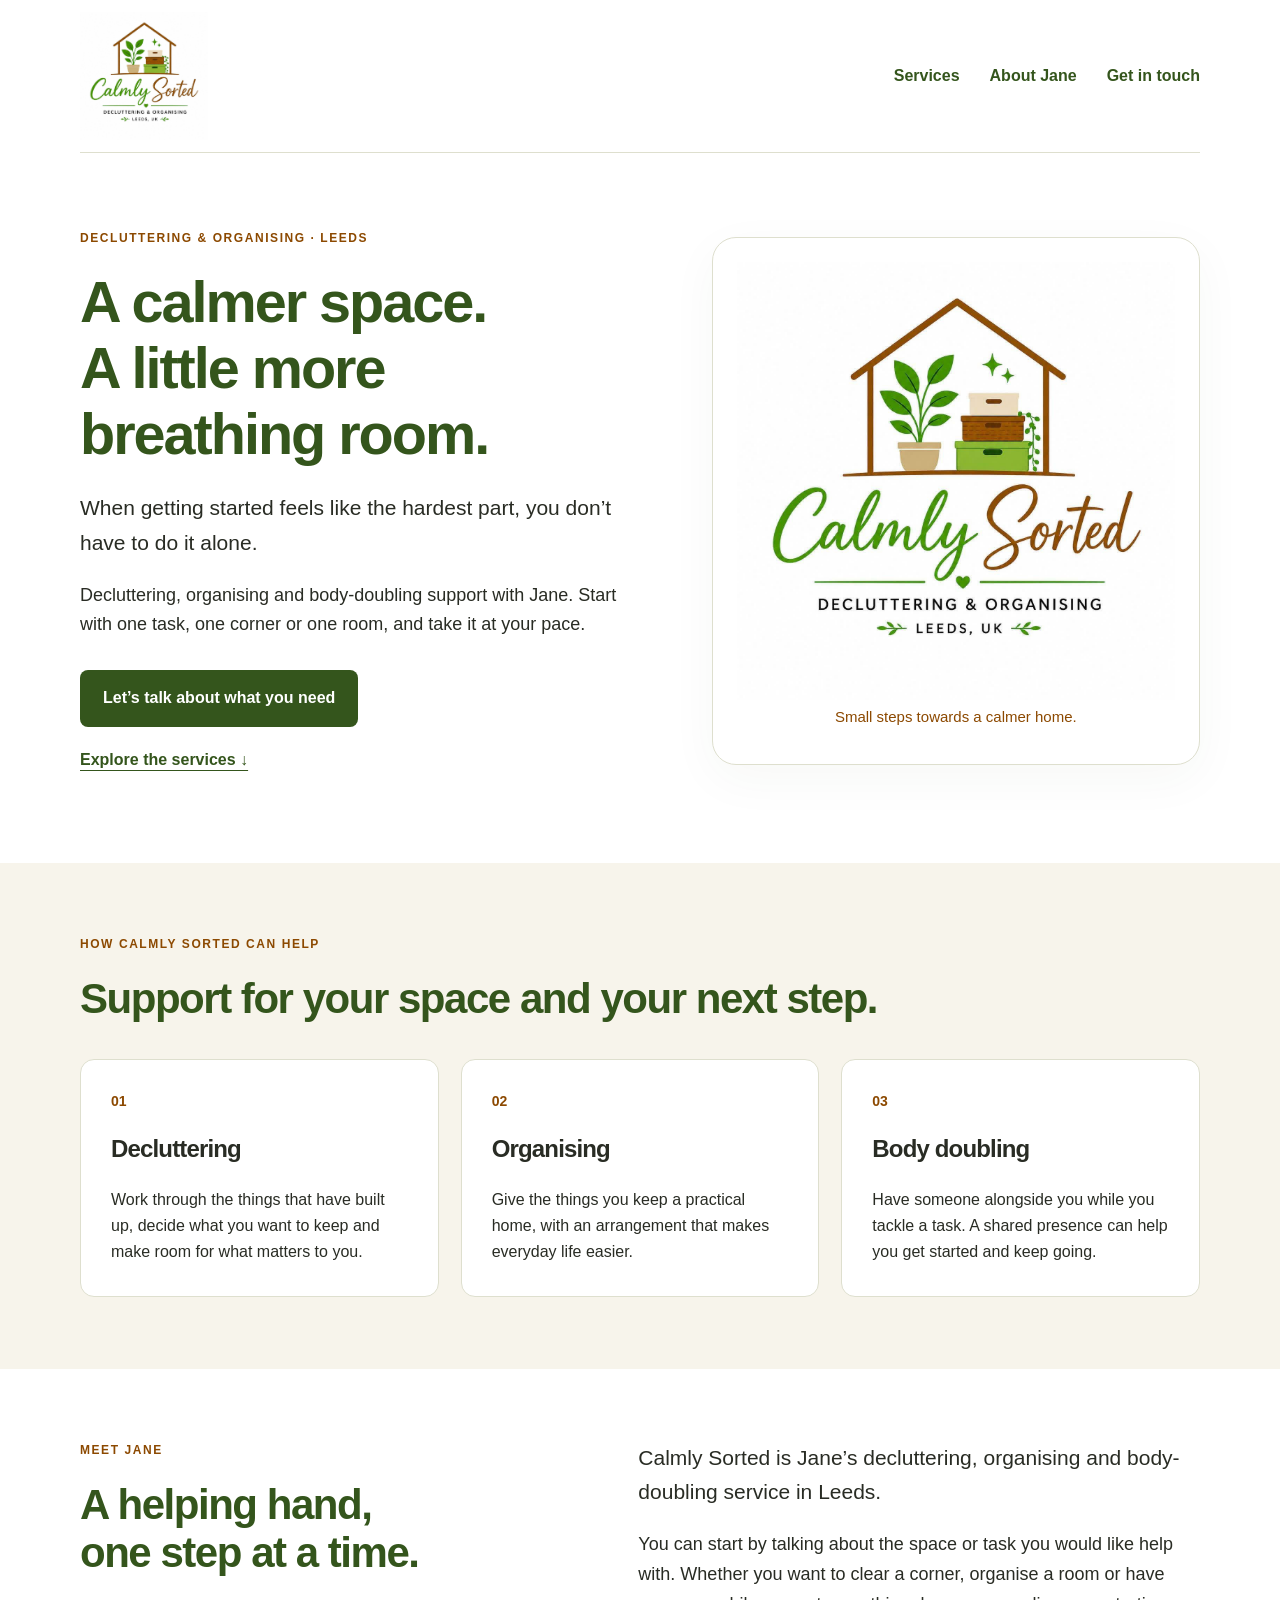
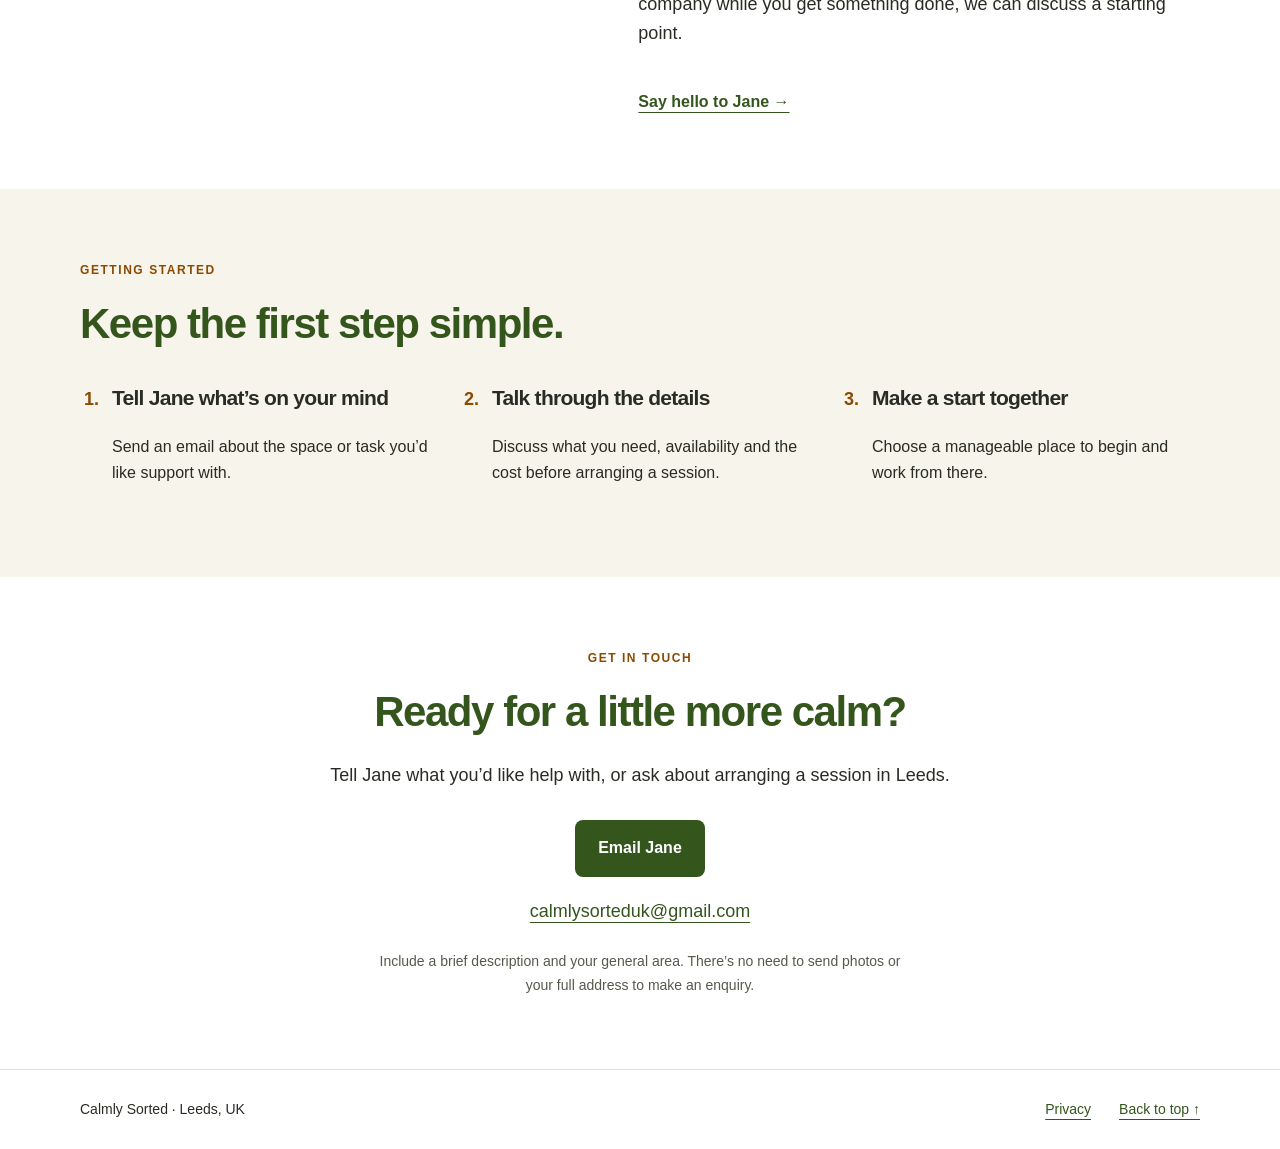
==== index.html @ cc128ec1 "Build Calmly Sorted website with official logo and accessible responsive layout" ====
<!doctype html>
<html lang="en-GB">
<head>
  <meta charset="utf-8">
  <meta name="viewport" content="width=device-width, initial-scale=1">
  <meta name="description" content="Calmly Sorted offers decluttering, organising and body-doubling support in Leeds. Take the first step towards a calmer space with Jane.">
  <title>Calmly Sorted | Decluttering &amp; organising in Leeds</title>
  <link rel="stylesheet" href="styles.css">
</head>
<body>
  <a class="skip" href="#main">Skip to content</a>
  <header class="wrap header">
    <a class="brand" href="#home" aria-label="Calmly Sorted home"><img src="assets/calmly-sorted-logo.png" alt="Calmly Sorted — decluttering and organising, Leeds UK" width="1254" height="1254"></a>
    <nav aria-label="Main navigation"><a href="#services">Services</a><a href="#about">About Jane</a><a href="#contact">Get in touch</a></nav>
  </header>
  <main id="main">
    <section class="wrap hero" id="home">
      <div><p class="eyebrow">Decluttering &amp; organising · Leeds</p><h1>A calmer space.<br>A little more breathing room.</h1><p class="lead">When getting started feels like the hardest part, you don’t have to do it alone.</p><p>Decluttering, organising and body-doubling support with Jane. Start with one task, one corner or one room, and take it at your pace.</p><a class="button" href="#contact">Let’s talk about what you need</a><a class="text-link" href="#services">Explore the services ↓</a></div>
      <div class="logo-card"><img src="assets/calmly-sorted-logo.png" alt="" width="1254" height="1254"><p>Small steps towards a calmer home.</p></div>
    </section>
    <section class="tinted" id="services"><div class="wrap section"><p class="eyebrow">How Calmly Sorted can help</p><h2>Support for your space and your next step.</h2><div class="cards">
      <article><span class="number" aria-hidden="true">01</span><h3>Decluttering</h3><p>Work through the things that have built up, decide what you want to keep and make room for what matters to you.</p></article>
      <article><span class="number" aria-hidden="true">02</span><h3>Organising</h3><p>Give the things you keep a practical home, with an arrangement that makes everyday life easier.</p></article>
      <article><span class="number" aria-hidden="true">03</span><h3>Body doubling</h3><p>Have someone alongside you while you tackle a task. A shared presence can help you get started and keep going.</p></article>
    </div></div></section>
    <section class="wrap section about" id="about"><div><p class="eyebrow">Meet Jane</p><h2>A helping hand,<br>one step at a time.</h2></div><div><p class="lead">Calmly Sorted is Jane’s decluttering, organising and body-doubling service in Leeds.</p><p>You can start by talking about the space or task you would like help with. Whether you want to clear a corner, organise a room or have company while you get something done, we can discuss a starting point.</p><a class="text-link" href="#contact">Say hello to Jane →</a></div></section>
    <section class="tinted"><div class="wrap section"><p class="eyebrow">Getting started</p><h2>Keep the first step simple.</h2><ol class="steps"><li><h3>Tell Jane what’s on your mind</h3><p>Send an email about the space or task you’d like support with.</p></li><li><h3>Talk through the details</h3><p>Discuss what you need, availability and the cost before arranging a session.</p></li><li><h3>Make a start together</h3><p>Choose a manageable place to begin and work from there.</p></li></ol></div></section>
    <section class="wrap section contact" id="contact"><p class="eyebrow">Get in touch</p><h2>Ready for a little more calm?</h2><p>Tell Jane what you’d like help with, or ask about arranging a session in Leeds.</p><a class="button" href="mailto:calmlysorteduk@gmail.com">Email Jane</a><a class="email" href="mailto:calmlysorteduk@gmail.com">calmlysorteduk@gmail.com</a><p class="small">Include a brief description and your general area. There’s no need to send photos or your full address to make an enquiry.</p></section>
  </main>
  <footer><div class="wrap footer"><p>Calmly Sorted · Leeds, UK</p><a href="privacy.html">Privacy</a><a href="#home">Back to top ↑</a></div></footer>
</body>
</html>
---- styles.css ----
:root{--green:#8cb631;--deep-green:#34551c;--brown:#8c4900;--ink:#292c24;--cream:#f7f4eb;--line:#dedfce}*{box-sizing:border-box}html{scroll-padding-top:2rem}body{margin:0;color:var(--ink);background:white;font-family:Arial,Helvetica,sans-serif;font-size:18px;line-height:1.65}a{color:var(--deep-green);text-underline-offset:5px}a:hover{color:var(--brown)}a:focus-visible{outline:3px solid var(--brown);outline-offset:5px}.wrap{width:min(1120px,calc(100% - 48px));margin:auto}.header{display:flex;justify-content:space-between;align-items:center;border-bottom:1px solid var(--line);padding:12px 0;gap:24px}.brand img{display:block;width:128px;height:128px;object-fit:contain}nav{display:flex;gap:30px;flex-wrap:wrap}nav a{text-decoration:none;font-size:16px;font-weight:bold}.hero{display:grid;grid-template-columns:1.15fr 1fr;gap:70px;align-items:center;padding-block:76px 90px}.eyebrow{text-transform:uppercase;letter-spacing:.13em;font-size:12px;font-weight:bold;color:var(--brown);margin:0 0 20px}h1,h2,h3{line-height:1.15;letter-spacing:-.035em;margin:0 0 24px}h1{font-size:clamp(38px,4.5vw,60px);font-weight:600;color:var(--deep-green)}h2{font-size:clamp(30px,3.5vw,42px);font-weight:600;color:var(--deep-green)}h3{font-size:24px;font-weight:600}p{margin:0 0 20px}.lead{font-size:21px}.button{display:inline-block;background:var(--deep-green);color:white;text-decoration:none;border-radius:8px;padding:15px 23px;font-size:16px;font-weight:bold;margin-top:10px}.button:hover{background:var(--brown);color:white}.text-link{display:inline-block;font-size:16px;font-weight:bold;margin-top:20px}.hero .text-link{display:block;width:fit-content}.logo-card{background:white;border:1px solid var(--line);border-radius:24px;padding:24px;text-align:center;box-shadow:0 14px 50px #34551c0a}.logo-card img{width:100%;height:auto;display:block}.logo-card p{font-size:15px;color:var(--brown);margin:5px 0 10px}.tinted{background:var(--cream)}.section{padding-block:72px}.cards{display:grid;grid-template-columns:repeat(3,1fr);gap:22px;margin-top:36px}.cards article{background:white;border:1px solid var(--line);padding:30px;border-radius:14px}.cards p{font-size:16px;margin:0}.number{display:block;color:var(--brown);font-size:14px;font-weight:bold;margin-bottom:22px}.about{display:grid;grid-template-columns:1fr 1.15fr;gap:70px}.steps{display:grid;grid-template-columns:repeat(3,1fr);gap:44px;padding-left:24px;margin-top:36px}.steps li{padding-left:8px}.steps li::marker{color:var(--brown);font-weight:bold}.steps h3{font-size:21px}.steps p{font-size:16px;margin:0}.contact{text-align:center;max-width:740px}.email{display:block;margin:20px 0;overflow-wrap:anywhere}.small{font-size:14px;color:#555a4d;max-width:550px;margin:24px auto 0}footer{border-top:1px solid var(--line)}.footer{display:flex;align-items:center;gap:28px;padding-block:28px;font-size:14px}.footer p{margin:0;margin-right:auto}.skip{position:absolute;top:-100px;left:20px;background:white;padding:12px;z-index:10}.skip:focus{top:12px}.prose{max-width:760px}.prose h2{font-size:26px;margin-top:36px}@media(max-width:740px){.wrap{width:calc(100% - 36px)}.header{gap:14px}.brand img{width:92px;height:92px}nav{gap:12px 18px;justify-content:flex-end}nav a{font-size:14px}.hero{grid-template-columns:1fr;gap:36px;padding-block:42px 48px}.logo-card{max-width:420px;margin:auto;padding:14px}.section{padding-block:48px}.cards,.about,.steps{grid-template-columns:1fr;gap:24px}.cards article{padding:26px}.steps{gap:28px}.footer{flex-wrap:wrap;gap:16px}.footer p{width:100%}h1{font-size:41px}.button{max-width:100%;text-align:center}}@media(prefers-reduced-motion:reduce){*{scroll-behavior:auto}}
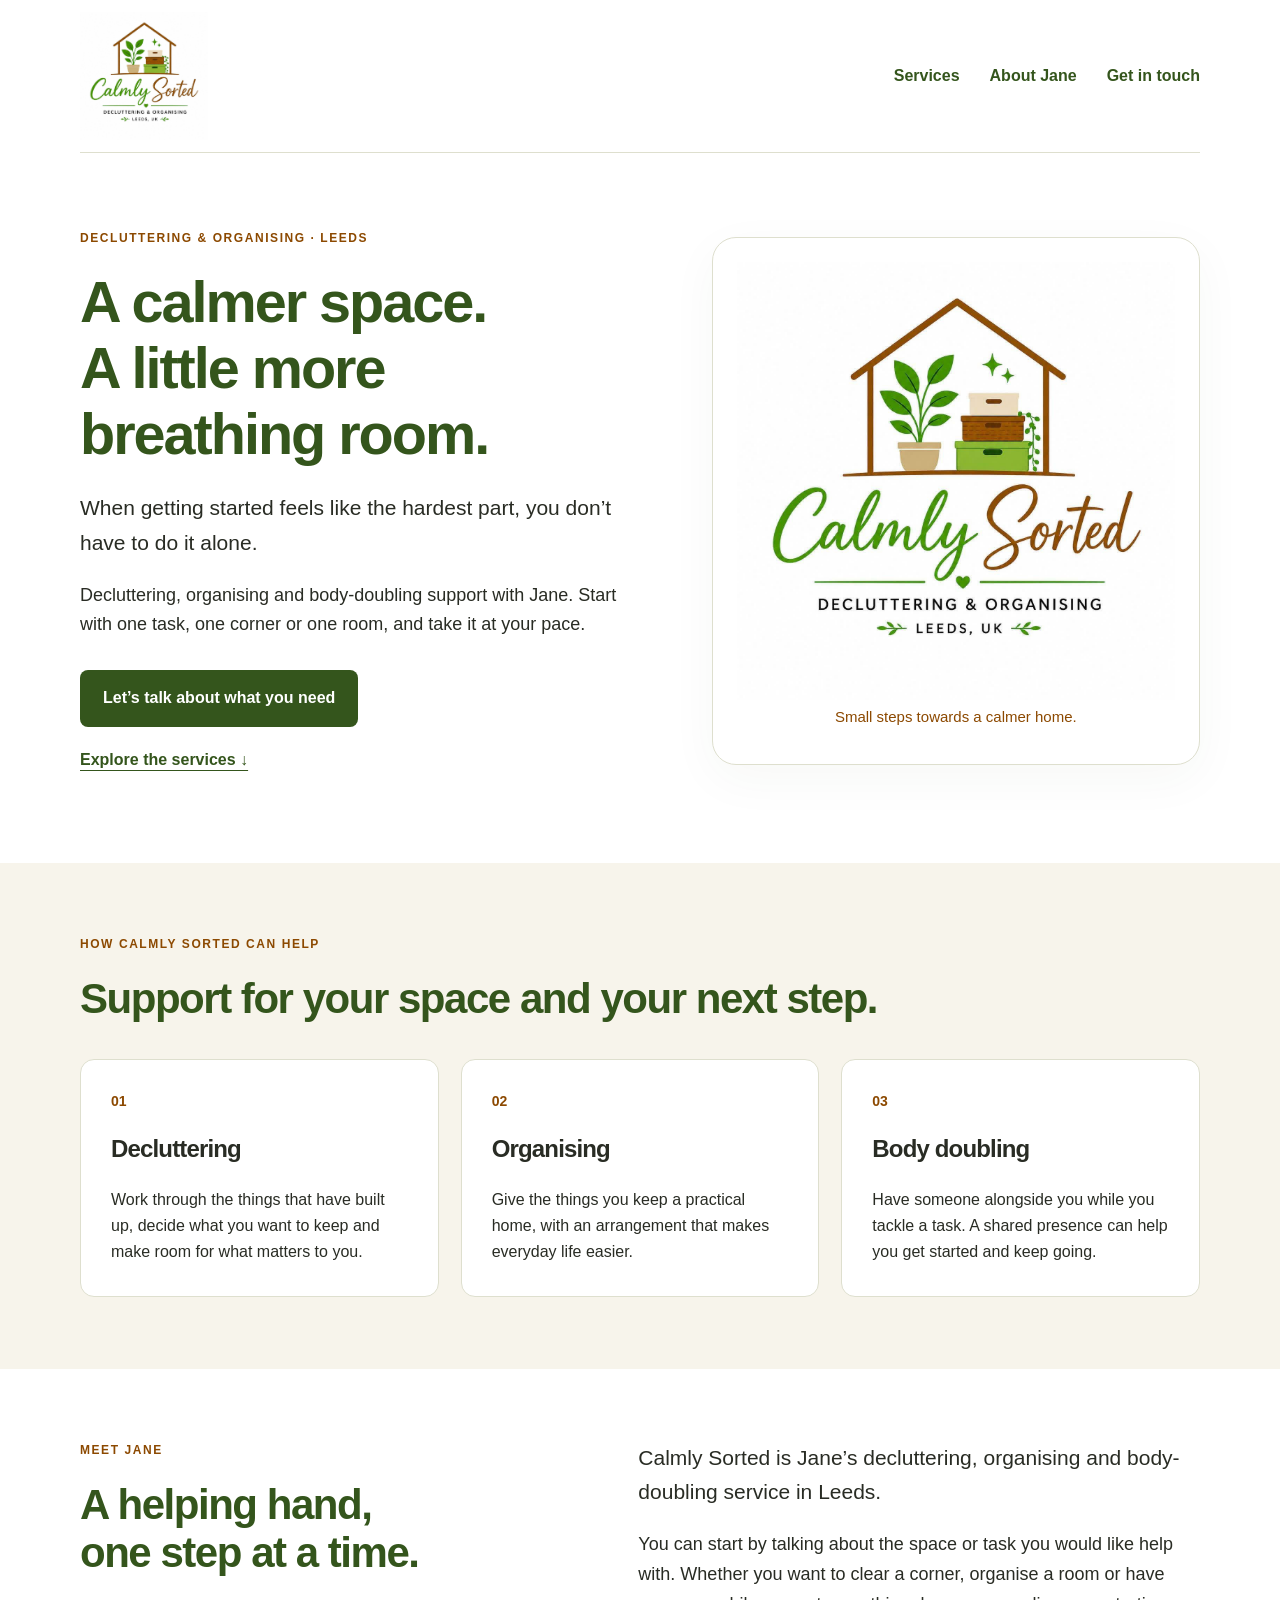
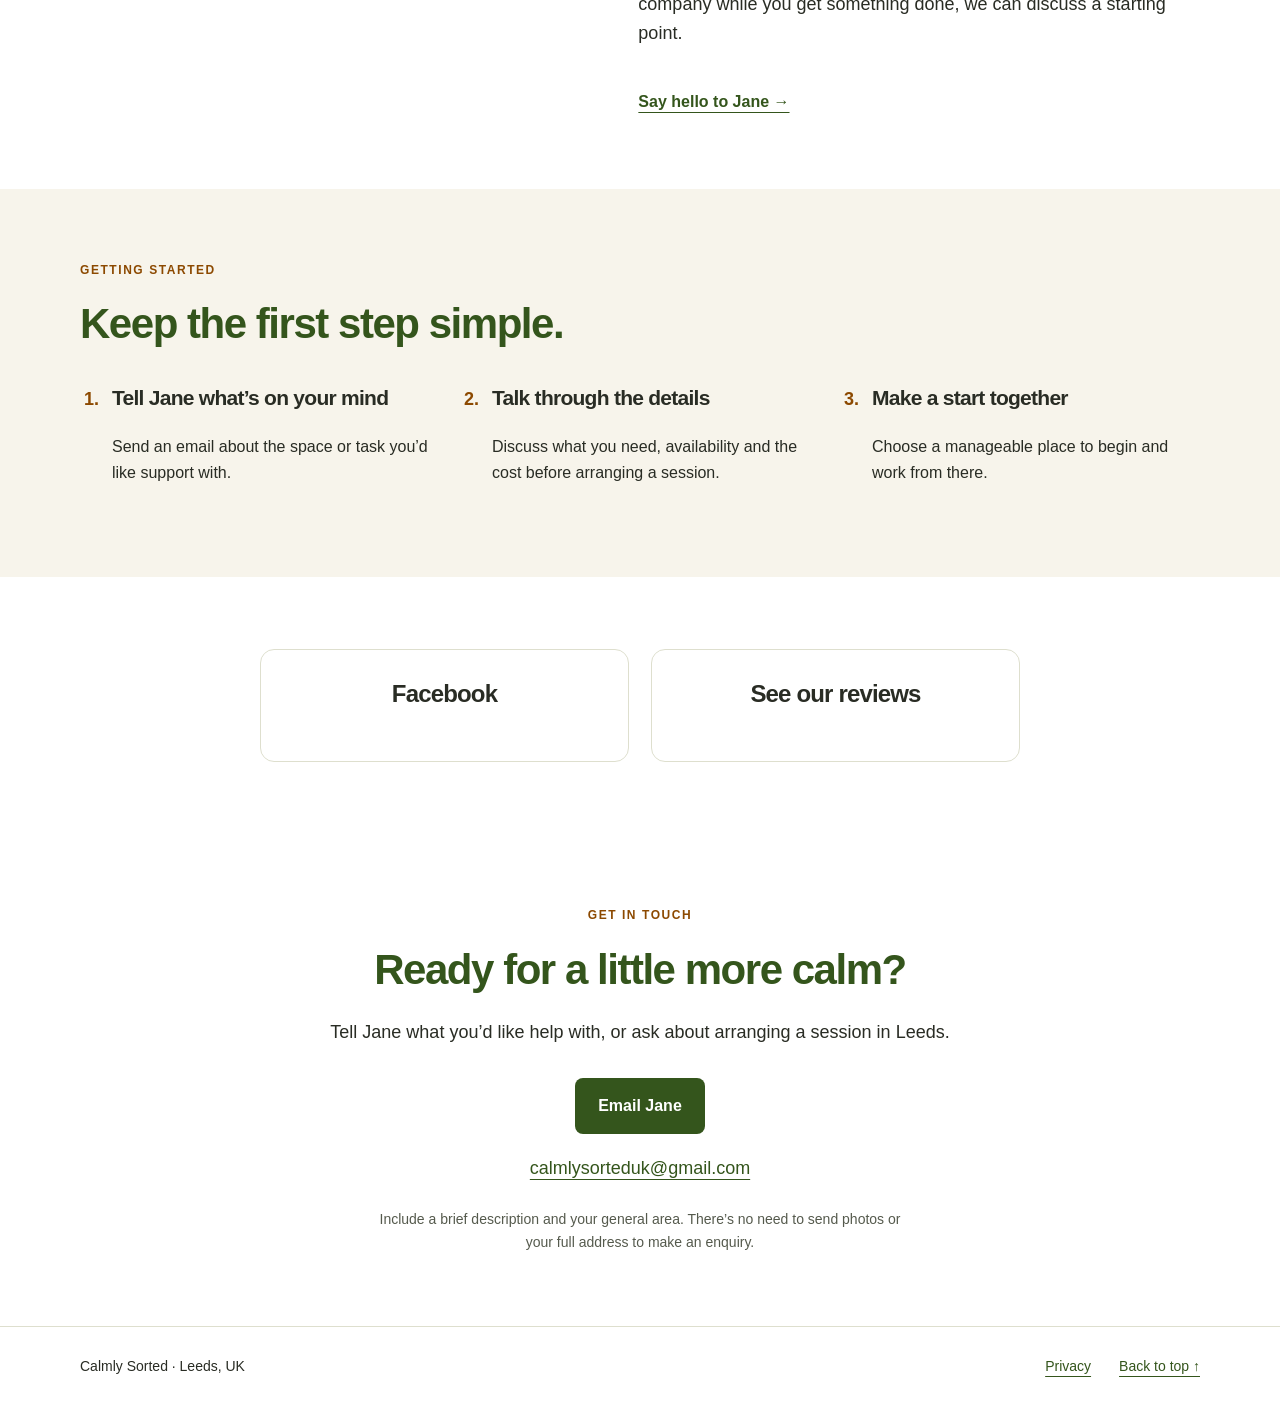
==== commit 46f9360b: "Add Facebook card and unlinked See our reviews box" ====
--- a/index.html
+++ b/index.html
@@ -25,6 +25,7 @@
     </div></div></section>
     <section class="wrap section about" id="about"><div><p class="eyebrow">Meet Jane</p><h2>A helping hand,<br>one step at a time.</h2></div><div><p class="lead">Calmly Sorted is Jane’s decluttering, organising and body-doubling service in Leeds.</p><p>You can start by talking about the space or task you would like help with. Whether you want to clear a corner, organise a room or have company while you get something done, we can discuss a starting point.</p><a class="text-link" href="#contact">Say hello to Jane →</a></div></section>
     <section class="tinted"><div class="wrap section"><p class="eyebrow">Getting started</p><h2>Keep the first step simple.</h2><ol class="steps"><li><h3>Tell Jane what’s on your mind</h3><p>Send an email about the space or task you’d like support with.</p></li><li><h3>Talk through the details</h3><p>Discuss what you need, availability and the cost before arranging a session.</p></li><li><h3>Make a start together</h3><p>Choose a manageable place to begin and work from there.</p></li></ol></div></section>
+    <section class="wrap section" aria-label="Facebook and reviews"><div class="cards" style="grid-template-columns:repeat(auto-fit,minmax(240px,1fr));max-width:760px;margin:0 auto"><article style="text-align:center"><h3>Facebook</h3><!-- Add Jane’s confirmed Facebook page URL here. --></article><article style="text-align:center"><h3 style="margin-bottom:0">See our reviews</h3></article></div></section>
     <section class="wrap section contact" id="contact"><p class="eyebrow">Get in touch</p><h2>Ready for a little more calm?</h2><p>Tell Jane what you’d like help with, or ask about arranging a session in Leeds.</p><a class="button" href="mailto:calmlysorteduk@gmail.com">Email Jane</a><a class="email" href="mailto:calmlysorteduk@gmail.com">calmlysorteduk@gmail.com</a><p class="small">Include a brief description and your general area. There’s no need to send photos or your full address to make an enquiry.</p></section>
   </main>
   <footer><div class="wrap footer"><p>Calmly Sorted · Leeds, UK</p><a href="privacy.html">Privacy</a><a href="#home">Back to top ↑</a></div></footer>
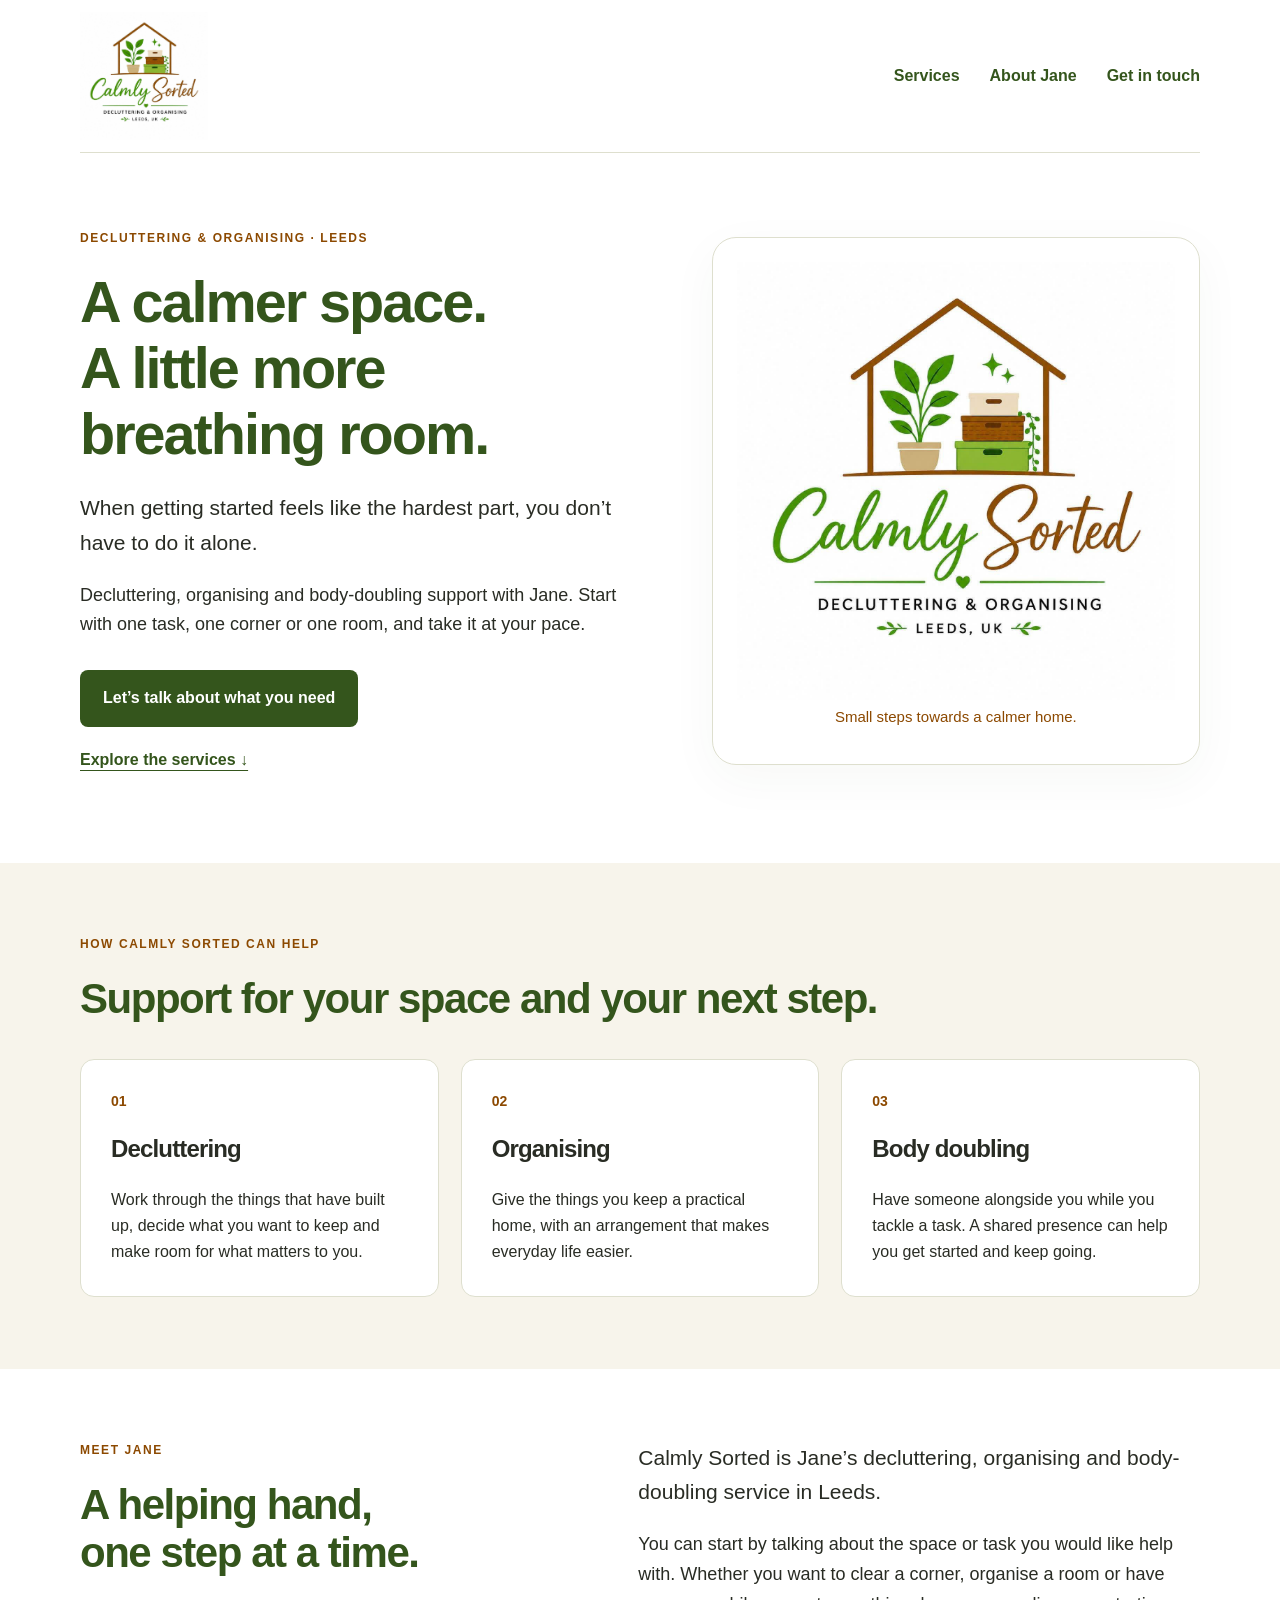
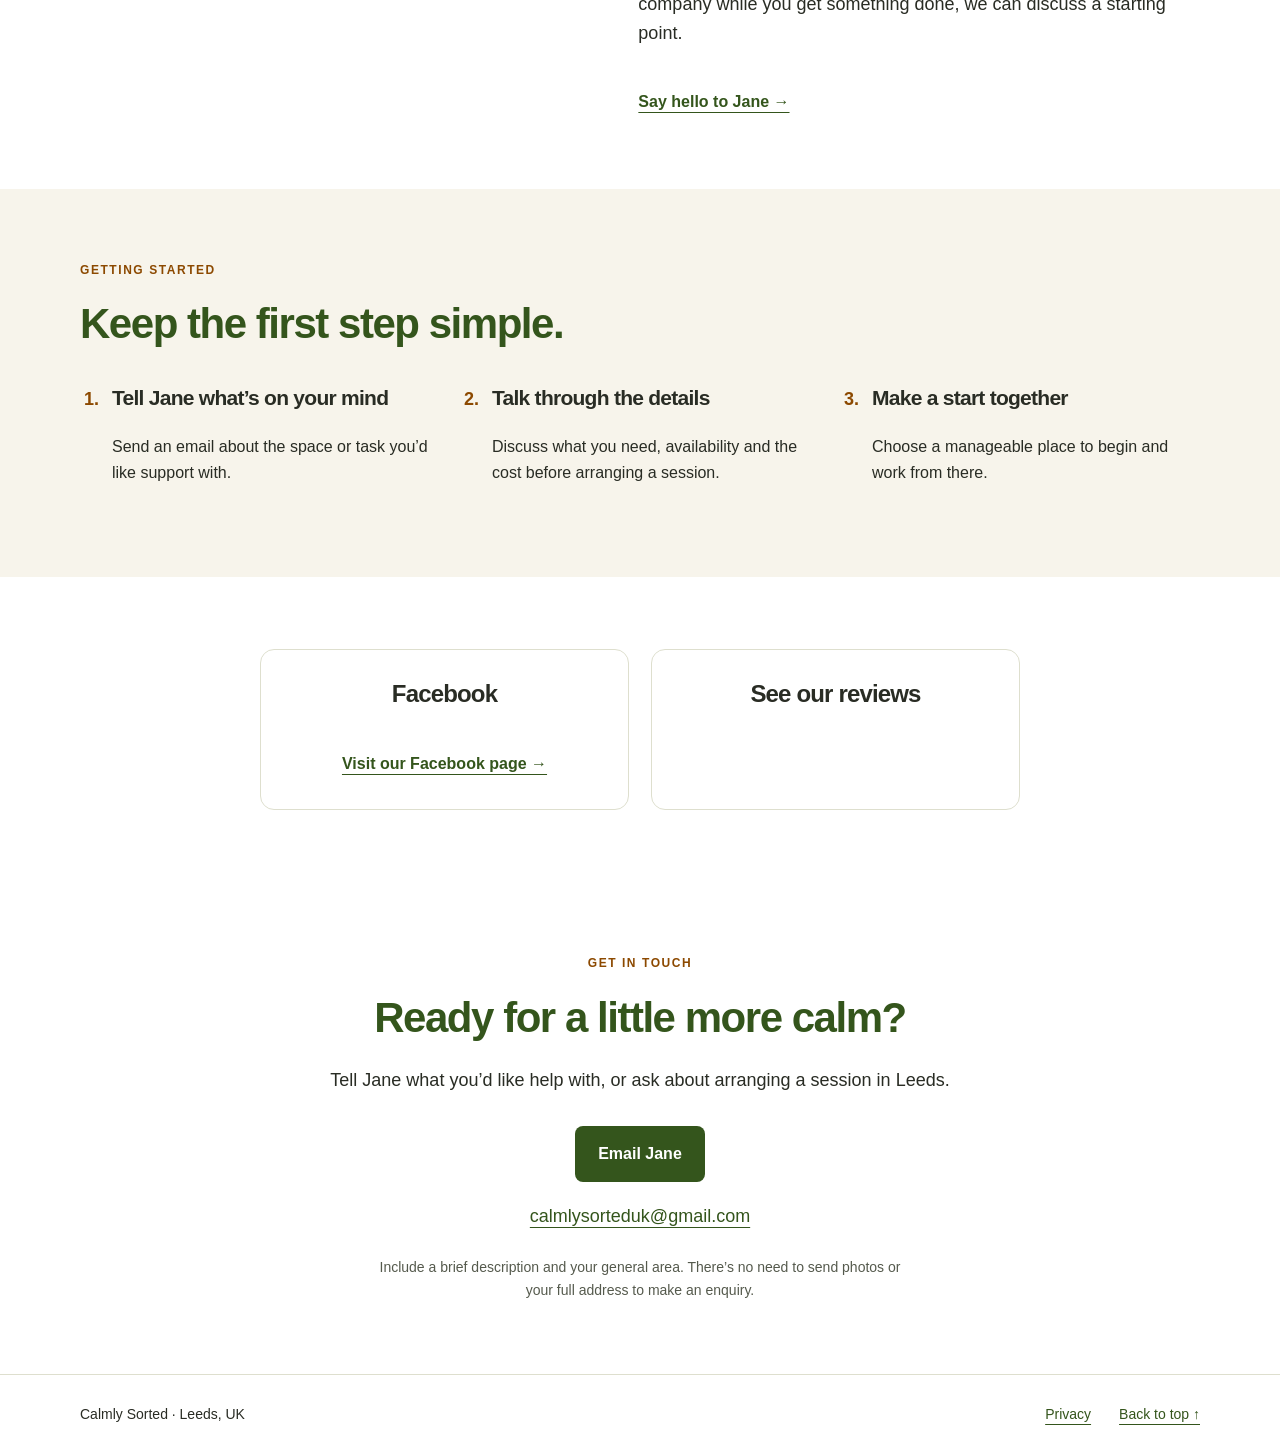
==== commit 8807c334: "Link Facebook card to supplied Calmly Sorted page" ====
--- a/index.html
+++ b/index.html
@@ -25,7 +25,7 @@
     </div></div></section>
     <section class="wrap section about" id="about"><div><p class="eyebrow">Meet Jane</p><h2>A helping hand,<br>one step at a time.</h2></div><div><p class="lead">Calmly Sorted is Jane’s decluttering, organising and body-doubling service in Leeds.</p><p>You can start by talking about the space or task you would like help with. Whether you want to clear a corner, organise a room or have company while you get something done, we can discuss a starting point.</p><a class="text-link" href="#contact">Say hello to Jane →</a></div></section>
     <section class="tinted"><div class="wrap section"><p class="eyebrow">Getting started</p><h2>Keep the first step simple.</h2><ol class="steps"><li><h3>Tell Jane what’s on your mind</h3><p>Send an email about the space or task you’d like support with.</p></li><li><h3>Talk through the details</h3><p>Discuss what you need, availability and the cost before arranging a session.</p></li><li><h3>Make a start together</h3><p>Choose a manageable place to begin and work from there.</p></li></ol></div></section>
-    <section class="wrap section" aria-label="Facebook and reviews"><div class="cards" style="grid-template-columns:repeat(auto-fit,minmax(240px,1fr));max-width:760px;margin:0 auto"><article style="text-align:center"><h3>Facebook</h3><!-- Add Jane’s confirmed Facebook page URL here. --></article><article style="text-align:center"><h3 style="margin-bottom:0">See our reviews</h3></article></div></section>
+    <section class="wrap section" aria-label="Facebook and reviews"><div class="cards" style="grid-template-columns:repeat(auto-fit,minmax(240px,1fr));max-width:760px;margin:0 auto"><article style="text-align:center"><h3>Facebook</h3><a class="text-link" href="https://www.facebook.com/share/18RFM7nb9M/?mibextid=wwXIfr">Visit our Facebook page →</a></article><article style="text-align:center"><h3 style="margin-bottom:0">See our reviews</h3></article></div></section>
     <section class="wrap section contact" id="contact"><p class="eyebrow">Get in touch</p><h2>Ready for a little more calm?</h2><p>Tell Jane what you’d like help with, or ask about arranging a session in Leeds.</p><a class="button" href="mailto:calmlysorteduk@gmail.com">Email Jane</a><a class="email" href="mailto:calmlysorteduk@gmail.com">calmlysorteduk@gmail.com</a><p class="small">Include a brief description and your general area. There’s no need to send photos or your full address to make an enquiry.</p></section>
   </main>
   <footer><div class="wrap footer"><p>Calmly Sorted · Leeds, UK</p><a href="privacy.html">Privacy</a><a href="#home">Back to top ↑</a></div></footer>
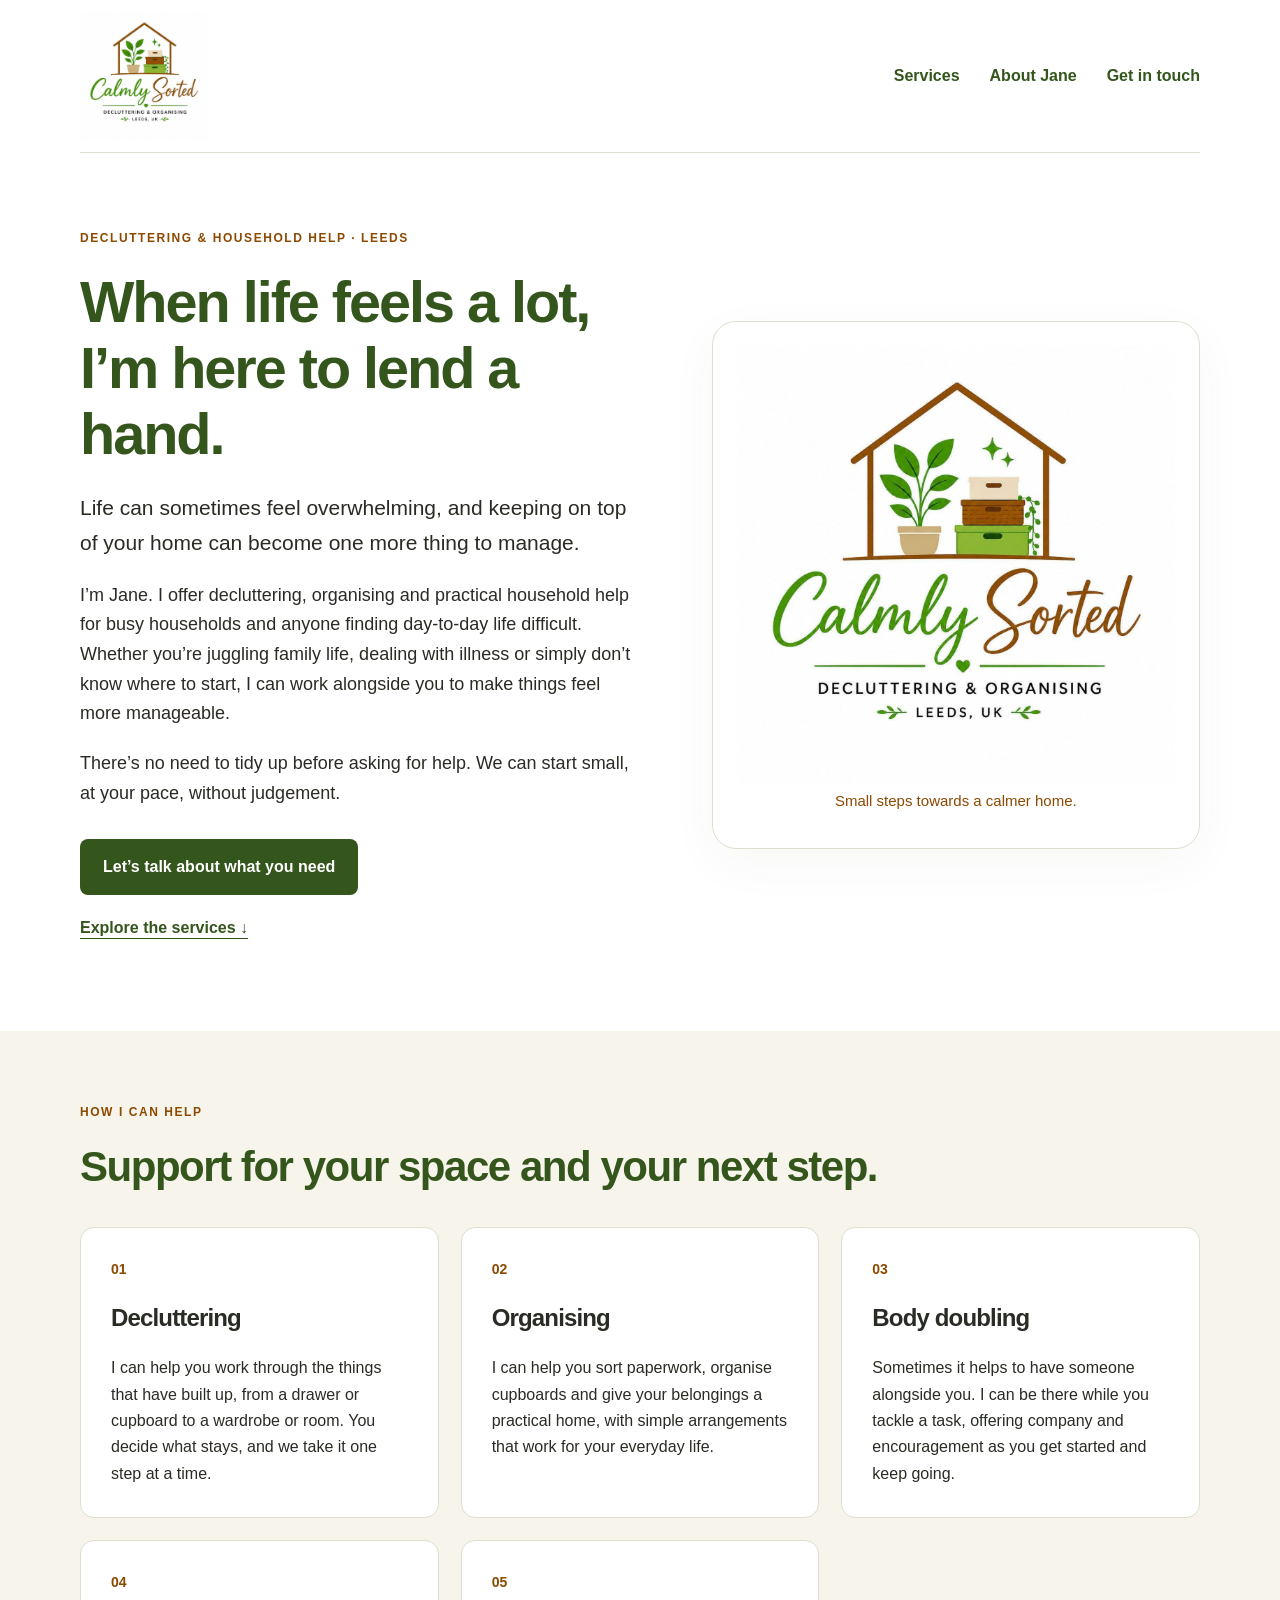
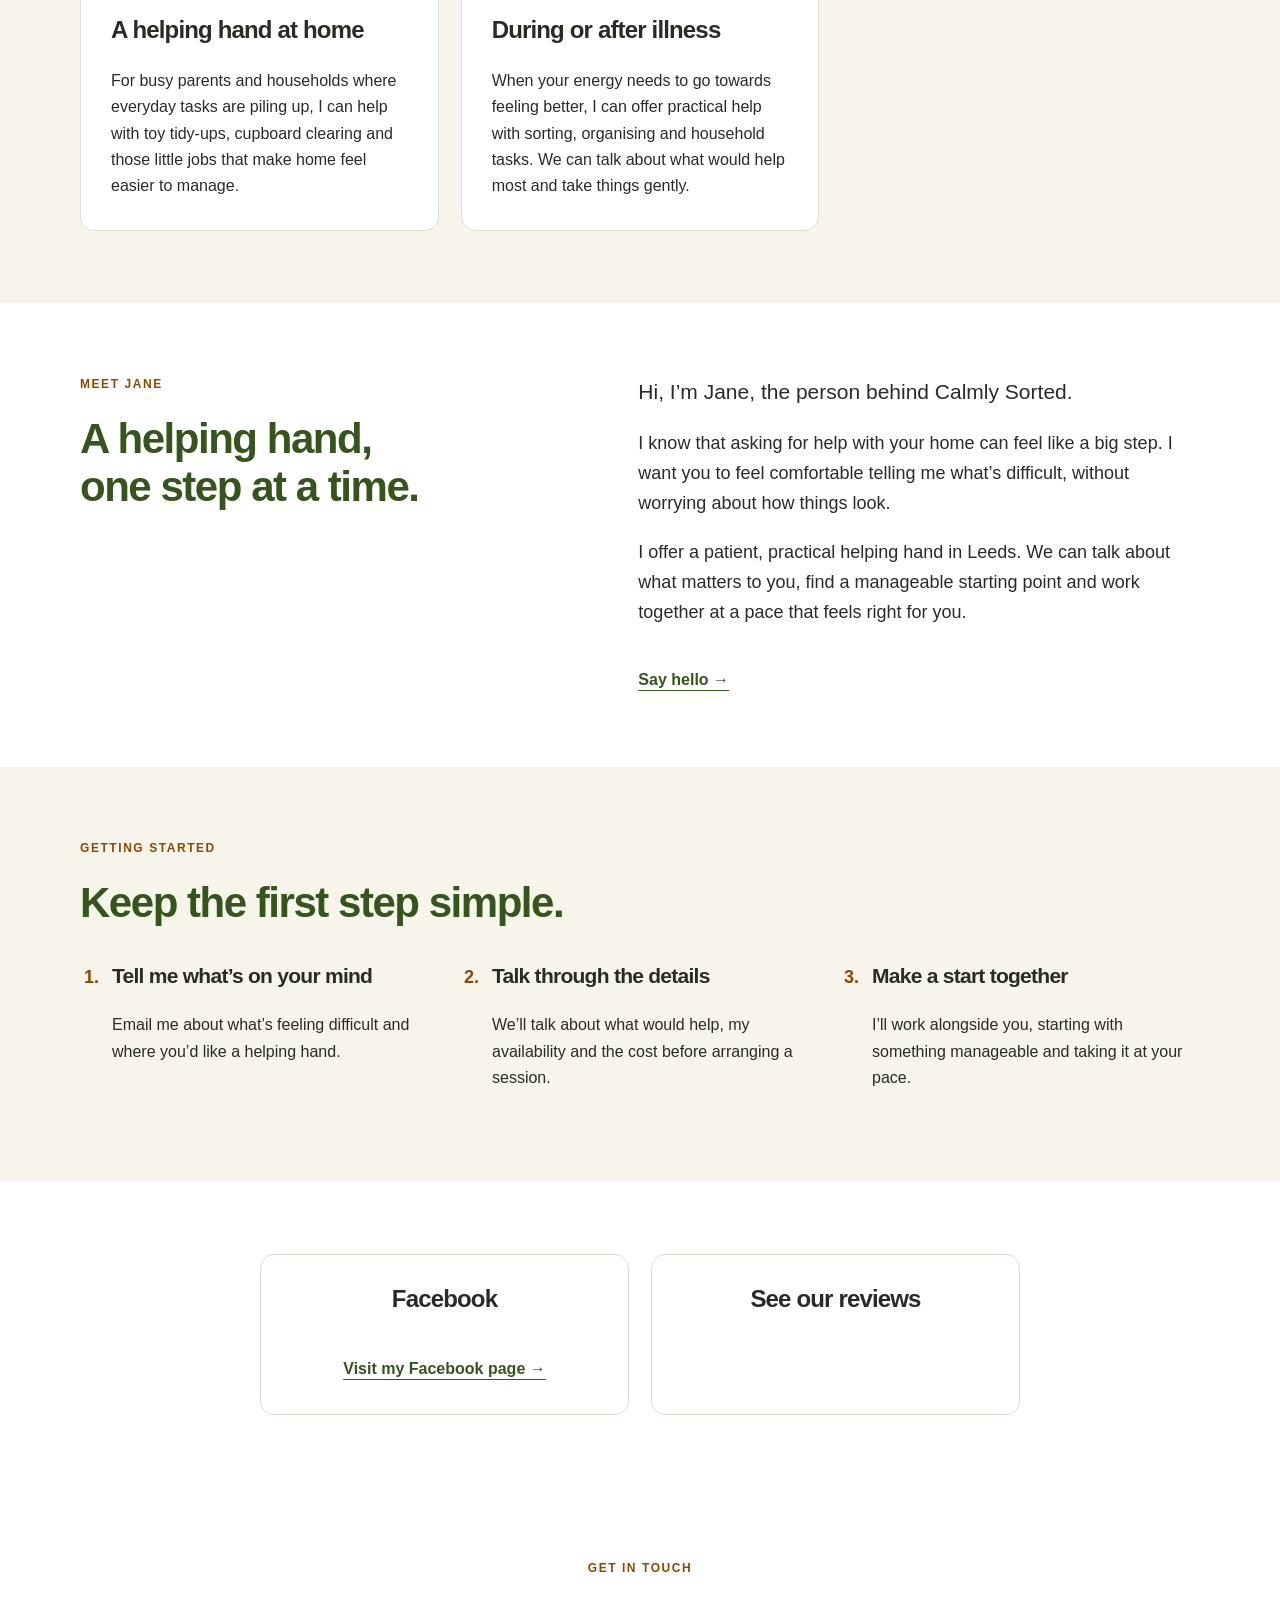
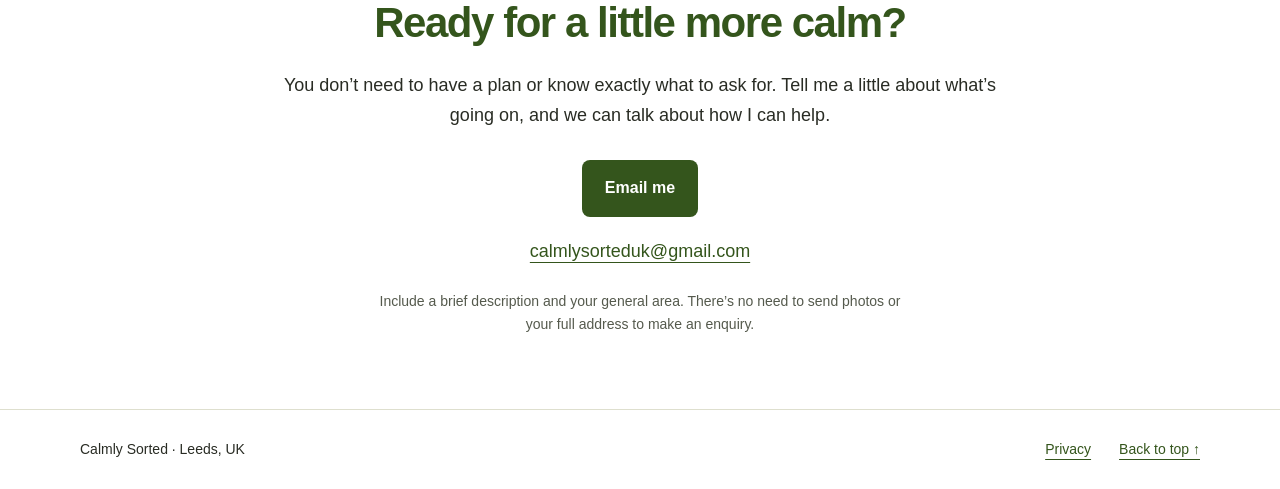
==== commit 3ee31f9a: "Rewrite website in Jane’s empathetic first-person voice" ====
--- a/index.html
+++ b/index.html
@@ -3,7 +3,7 @@
 <head>
   <meta charset="utf-8">
   <meta name="viewport" content="width=device-width, initial-scale=1">
-  <meta name="description" content="Calmly Sorted offers decluttering, organising and body-doubling support in Leeds. Take the first step towards a calmer space with Jane.">
+  <meta name="description" content="I’m Jane. I offer decluttering, organising and practical household help in Leeds, supporting busy households and people finding day-to-day life difficult.">
   <title>Calmly Sorted | Decluttering &amp; organising in Leeds</title>
   <link rel="stylesheet" href="styles.css">
 </head>
@@ -15,18 +15,20 @@
   </header>
   <main id="main">
     <section class="wrap hero" id="home">
-      <div><p class="eyebrow">Decluttering &amp; organising · Leeds</p><h1>A calmer space.<br>A little more breathing room.</h1><p class="lead">When getting started feels like the hardest part, you don’t have to do it alone.</p><p>Decluttering, organising and body-doubling support with Jane. Start with one task, one corner or one room, and take it at your pace.</p><a class="button" href="#contact">Let’s talk about what you need</a><a class="text-link" href="#services">Explore the services ↓</a></div>
+      <div><p class="eyebrow">Decluttering &amp; household help · Leeds</p><h1>When life feels a lot,<br>I’m here to lend a hand.</h1><p class="lead">Life can sometimes feel overwhelming, and keeping on top of your home can become one more thing to manage.</p><p>I’m Jane. I offer decluttering, organising and practical household help for busy households and anyone finding day-to-day life difficult. Whether you’re juggling family life, dealing with illness or simply don’t know where to start, I can work alongside you to make things feel more manageable.</p><p>There’s no need to tidy up before asking for help. We can start small, at your pace, without judgement.</p><a class="button" href="#contact">Let’s talk about what you need</a><a class="text-link" href="#services">Explore the services ↓</a></div>
       <div class="logo-card"><img src="assets/calmly-sorted-logo.png" alt="" width="1254" height="1254"><p>Small steps towards a calmer home.</p></div>
     </section>
-    <section class="tinted" id="services"><div class="wrap section"><p class="eyebrow">How Calmly Sorted can help</p><h2>Support for your space and your next step.</h2><div class="cards">
-      <article><span class="number" aria-hidden="true">01</span><h3>Decluttering</h3><p>Work through the things that have built up, decide what you want to keep and make room for what matters to you.</p></article>
-      <article><span class="number" aria-hidden="true">02</span><h3>Organising</h3><p>Give the things you keep a practical home, with an arrangement that makes everyday life easier.</p></article>
-      <article><span class="number" aria-hidden="true">03</span><h3>Body doubling</h3><p>Have someone alongside you while you tackle a task. A shared presence can help you get started and keep going.</p></article>
+    <section class="tinted" id="services"><div class="wrap section"><p class="eyebrow">How I can help</p><h2>Support for your space and your next step.</h2><div class="cards">
+      <article><span class="number" aria-hidden="true">01</span><h3>Decluttering</h3><p>I can help you work through the things that have built up, from a drawer or cupboard to a wardrobe or room. You decide what stays, and we take it one step at a time.</p></article>
+      <article><span class="number" aria-hidden="true">02</span><h3>Organising</h3><p>I can help you sort paperwork, organise cupboards and give your belongings a practical home, with simple arrangements that work for your everyday life.</p></article>
+      <article><span class="number" aria-hidden="true">03</span><h3>Body doubling</h3><p>Sometimes it helps to have someone alongside you. I can be there while you tackle a task, offering company and encouragement as you get started and keep going.</p></article>
+      <article><span class="number" aria-hidden="true">04</span><h3>A helping hand at home</h3><p>For busy parents and households where everyday tasks are piling up, I can help with toy tidy-ups, cupboard clearing and those little jobs that make home feel easier to manage.</p></article>
+      <article><span class="number" aria-hidden="true">05</span><h3>During or after illness</h3><p>When your energy needs to go towards feeling better, I can offer practical help with sorting, organising and household tasks. We can talk about what would help most and take things gently.</p></article>
     </div></div></section>
-    <section class="wrap section about" id="about"><div><p class="eyebrow">Meet Jane</p><h2>A helping hand,<br>one step at a time.</h2></div><div><p class="lead">Calmly Sorted is Jane’s decluttering, organising and body-doubling service in Leeds.</p><p>You can start by talking about the space or task you would like help with. Whether you want to clear a corner, organise a room or have company while you get something done, we can discuss a starting point.</p><a class="text-link" href="#contact">Say hello to Jane →</a></div></section>
-    <section class="tinted"><div class="wrap section"><p class="eyebrow">Getting started</p><h2>Keep the first step simple.</h2><ol class="steps"><li><h3>Tell Jane what’s on your mind</h3><p>Send an email about the space or task you’d like support with.</p></li><li><h3>Talk through the details</h3><p>Discuss what you need, availability and the cost before arranging a session.</p></li><li><h3>Make a start together</h3><p>Choose a manageable place to begin and work from there.</p></li></ol></div></section>
-    <section class="wrap section" aria-label="Facebook and reviews"><div class="cards" style="grid-template-columns:repeat(auto-fit,minmax(240px,1fr));max-width:760px;margin:0 auto"><article style="text-align:center"><h3>Facebook</h3><a class="text-link" href="https://www.facebook.com/share/18RFM7nb9M/?mibextid=wwXIfr">Visit our Facebook page →</a></article><article style="text-align:center"><h3 style="margin-bottom:0">See our reviews</h3></article></div></section>
-    <section class="wrap section contact" id="contact"><p class="eyebrow">Get in touch</p><h2>Ready for a little more calm?</h2><p>Tell Jane what you’d like help with, or ask about arranging a session in Leeds.</p><a class="button" href="mailto:calmlysorteduk@gmail.com">Email Jane</a><a class="email" href="mailto:calmlysorteduk@gmail.com">calmlysorteduk@gmail.com</a><p class="small">Include a brief description and your general area. There’s no need to send photos or your full address to make an enquiry.</p></section>
+    <section class="wrap section about" id="about"><div><p class="eyebrow">Meet Jane</p><h2>A helping hand,<br>one step at a time.</h2></div><div><p class="lead">Hi, I’m Jane, the person behind Calmly Sorted.</p><p>I know that asking for help with your home can feel like a big step. I want you to feel comfortable telling me what’s difficult, without worrying about how things look.</p><p>I offer a patient, practical helping hand in Leeds. We can talk about what matters to you, find a manageable starting point and work together at a pace that feels right for you.</p><a class="text-link" href="#contact">Say hello →</a></div></section>
+    <section class="tinted"><div class="wrap section"><p class="eyebrow">Getting started</p><h2>Keep the first step simple.</h2><ol class="steps"><li><h3>Tell me what’s on your mind</h3><p>Email me about what’s feeling difficult and where you’d like a helping hand.</p></li><li><h3>Talk through the details</h3><p>We’ll talk about what would help, my availability and the cost before arranging a session.</p></li><li><h3>Make a start together</h3><p>I’ll work alongside you, starting with something manageable and taking it at your pace.</p></li></ol></div></section>
+    <section class="wrap section" aria-label="Facebook and reviews"><div class="cards" style="grid-template-columns:repeat(auto-fit,minmax(240px,1fr));max-width:760px;margin:0 auto"><article style="text-align:center"><h3>Facebook</h3><a class="text-link" href="https://www.facebook.com/share/18RFM7nb9M/?mibextid=wwXIfr">Visit my Facebook page →</a></article><article style="text-align:center"><h3 style="margin-bottom:0">See our reviews</h3></article></div></section>
+    <section class="wrap section contact" id="contact"><p class="eyebrow">Get in touch</p><h2>Ready for a little more calm?</h2><p>You don’t need to have a plan or know exactly what to ask for. Tell me a little about what’s going on, and we can talk about how I can help.</p><a class="button" href="mailto:calmlysorteduk@gmail.com">Email me</a><a class="email" href="mailto:calmlysorteduk@gmail.com">calmlysorteduk@gmail.com</a><p class="small">Include a brief description and your general area. There’s no need to send photos or your full address to make an enquiry.</p></section>
   </main>
   <footer><div class="wrap footer"><p>Calmly Sorted · Leeds, UK</p><a href="privacy.html">Privacy</a><a href="#home">Back to top ↑</a></div></footer>
 </body>
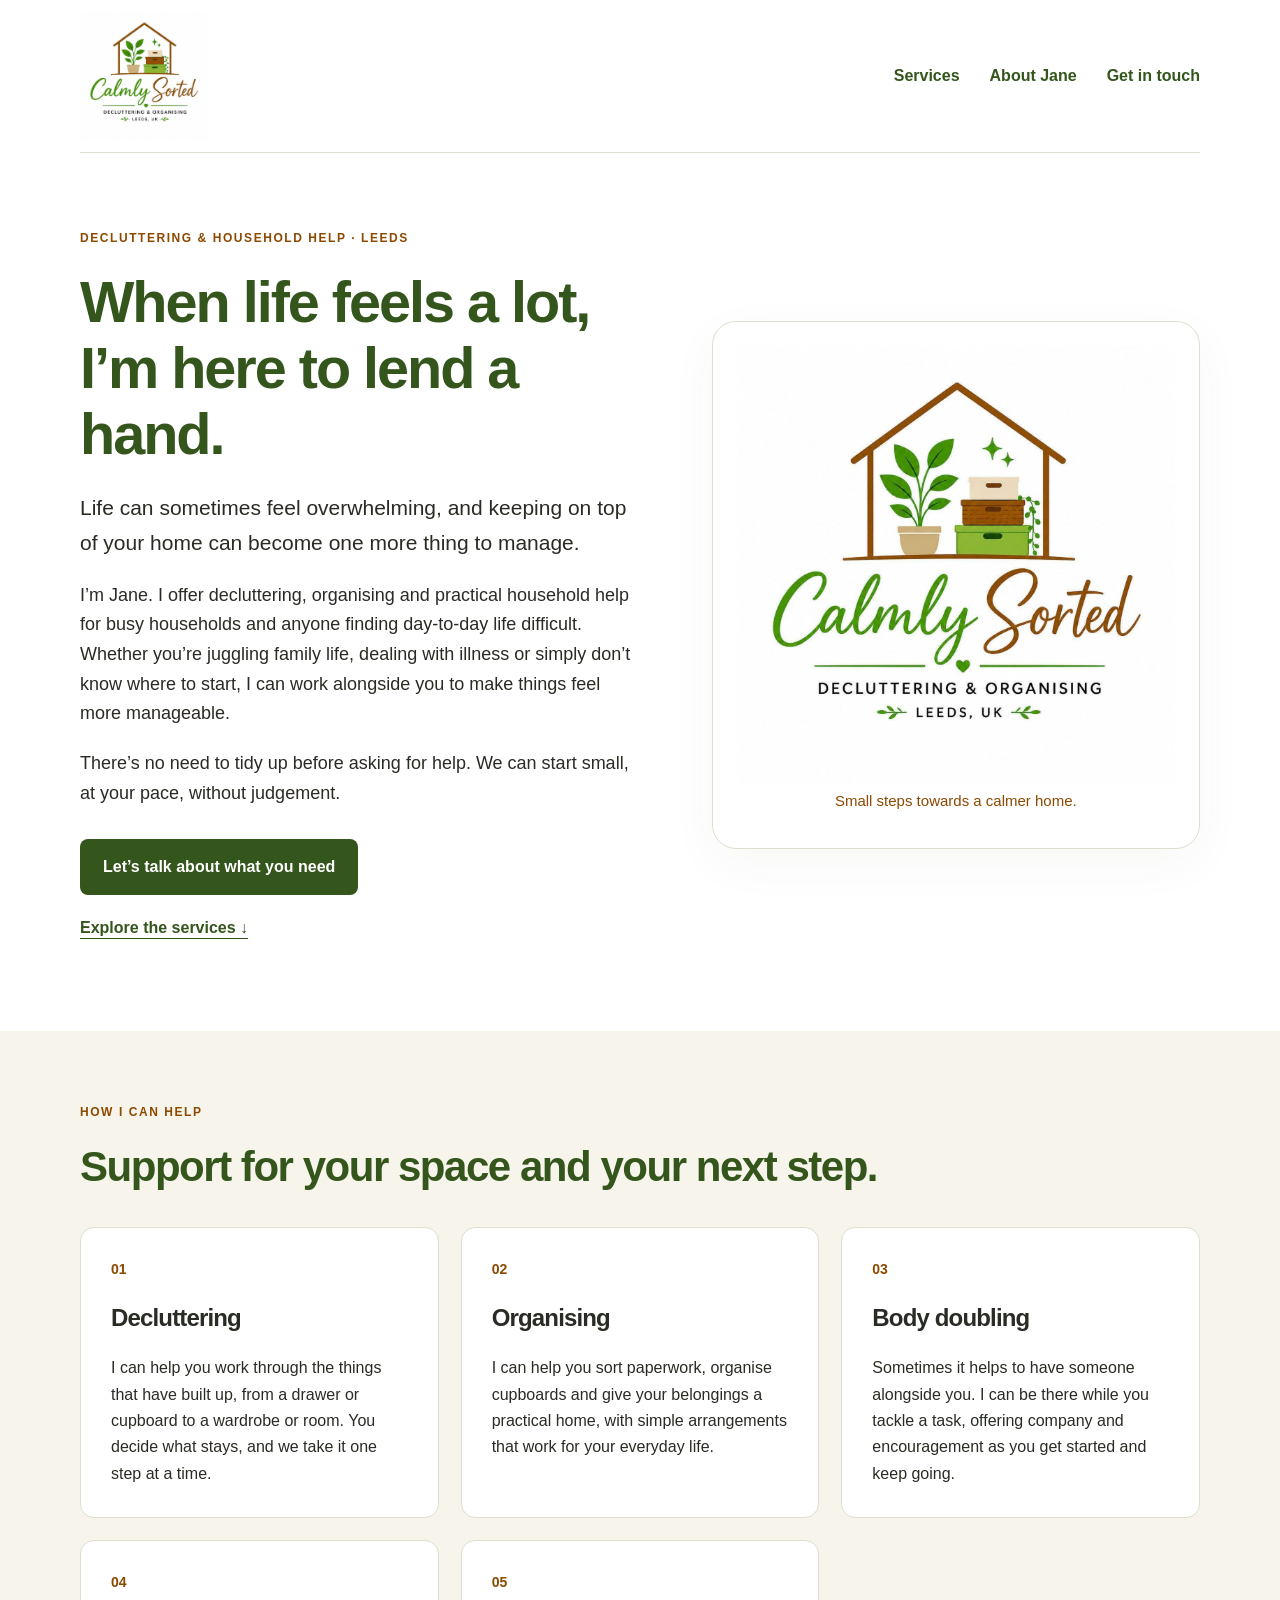
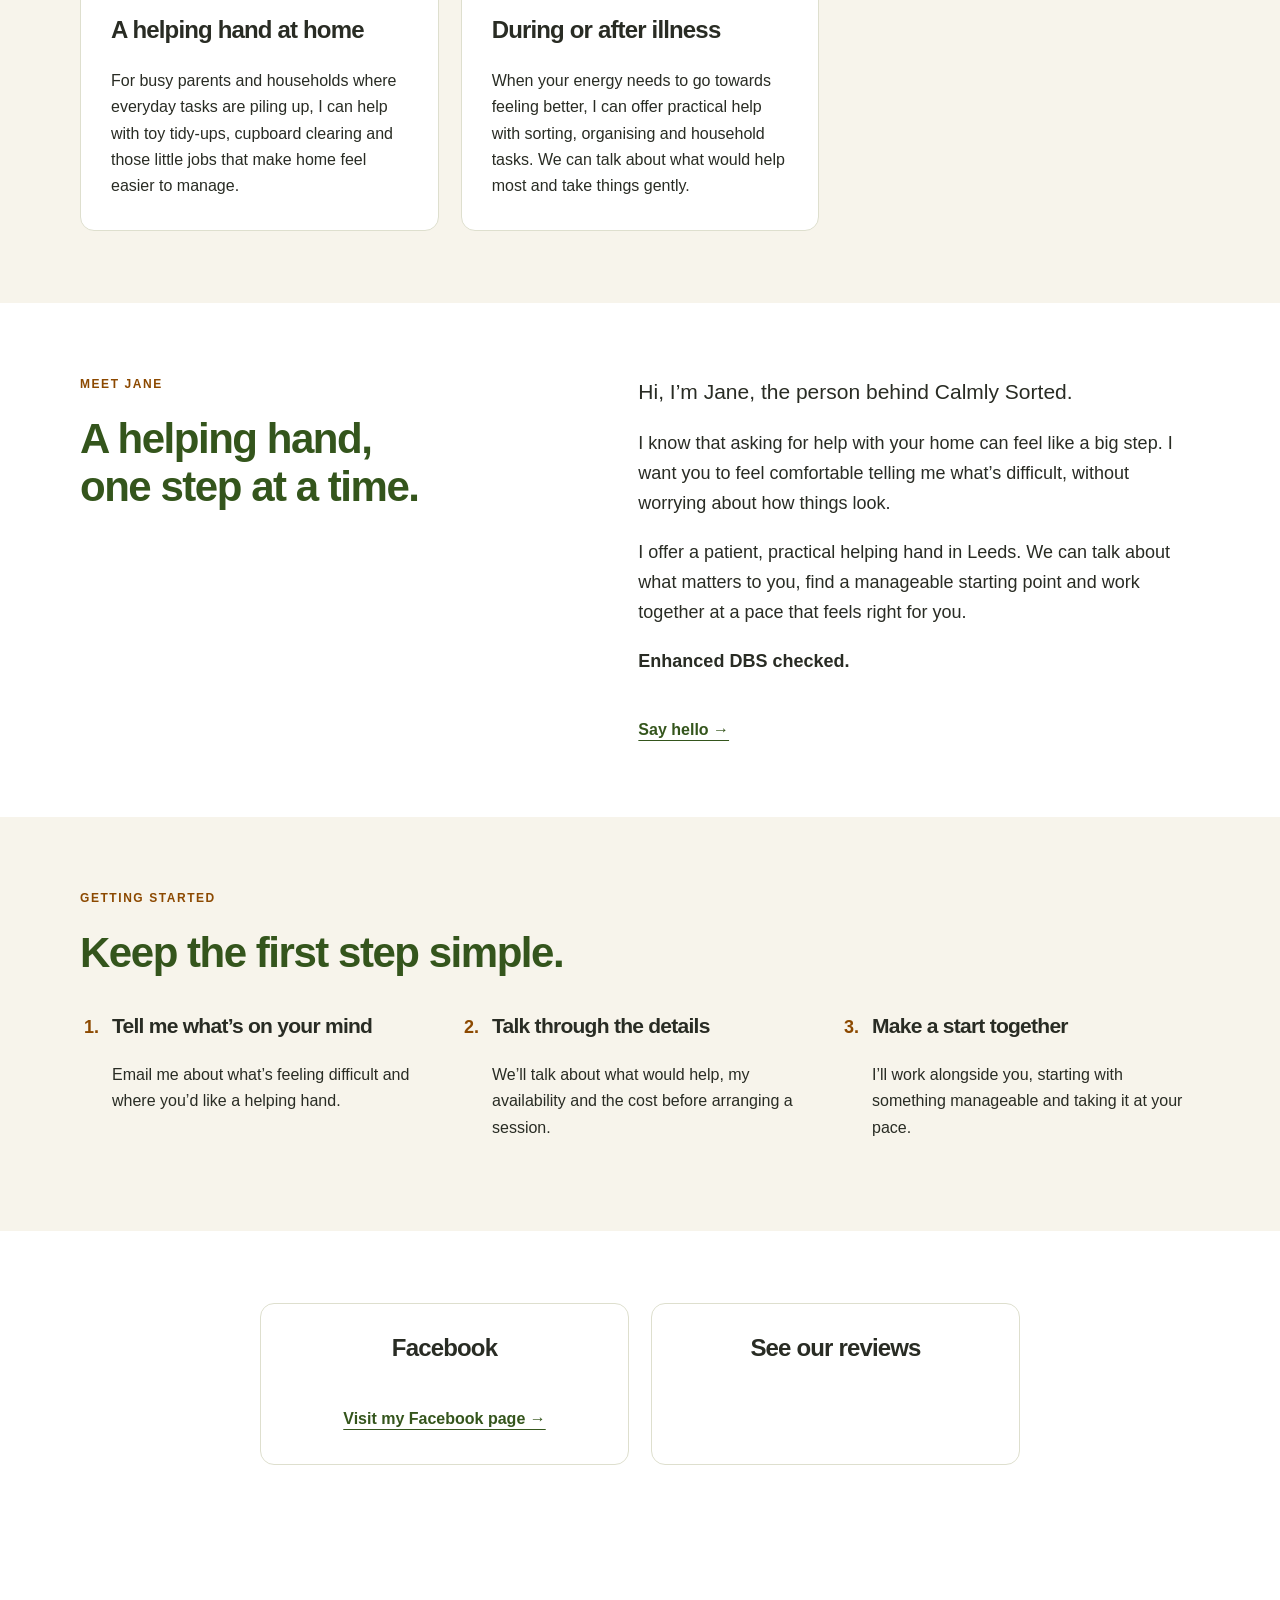
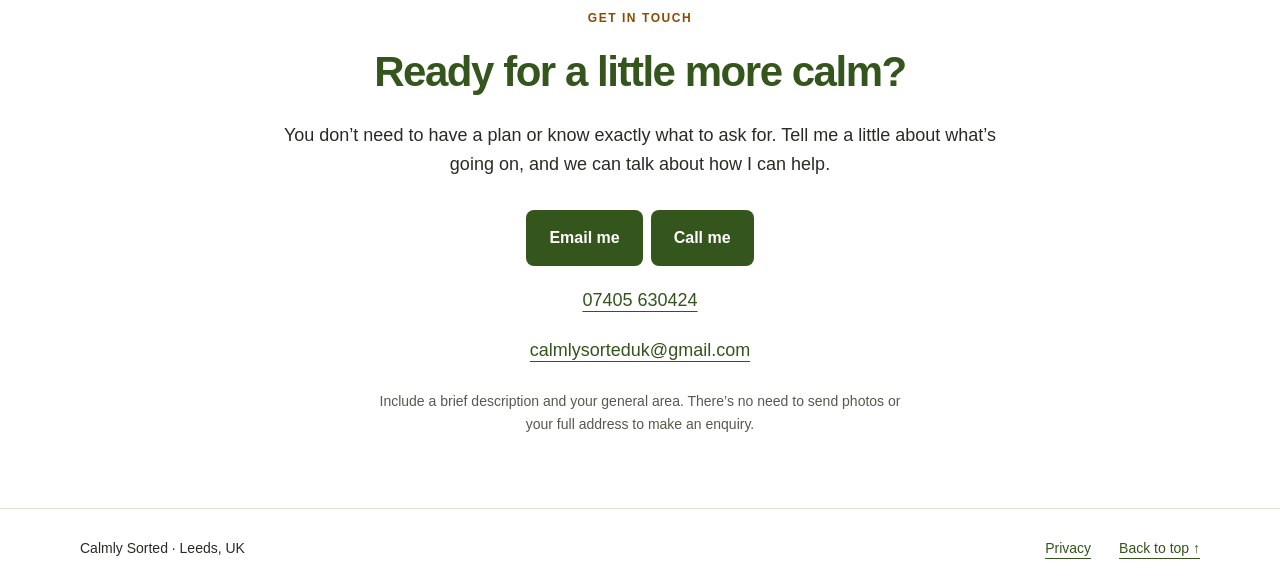
==== commit b764172d: "Add Jane’s phone number and Enhanced DBS checked statement with owner approval" ====
--- a/index.html
+++ b/index.html
@@ -25,10 +25,10 @@
       <article><span class="number" aria-hidden="true">04</span><h3>A helping hand at home</h3><p>For busy parents and households where everyday tasks are piling up, I can help with toy tidy-ups, cupboard clearing and those little jobs that make home feel easier to manage.</p></article>
       <article><span class="number" aria-hidden="true">05</span><h3>During or after illness</h3><p>When your energy needs to go towards feeling better, I can offer practical help with sorting, organising and household tasks. We can talk about what would help most and take things gently.</p></article>
     </div></div></section>
-    <section class="wrap section about" id="about"><div><p class="eyebrow">Meet Jane</p><h2>A helping hand,<br>one step at a time.</h2></div><div><p class="lead">Hi, I’m Jane, the person behind Calmly Sorted.</p><p>I know that asking for help with your home can feel like a big step. I want you to feel comfortable telling me what’s difficult, without worrying about how things look.</p><p>I offer a patient, practical helping hand in Leeds. We can talk about what matters to you, find a manageable starting point and work together at a pace that feels right for you.</p><a class="text-link" href="#contact">Say hello →</a></div></section>
+    <section class="wrap section about" id="about"><div><p class="eyebrow">Meet Jane</p><h2>A helping hand,<br>one step at a time.</h2></div><div><p class="lead">Hi, I’m Jane, the person behind Calmly Sorted.</p><p>I know that asking for help with your home can feel like a big step. I want you to feel comfortable telling me what’s difficult, without worrying about how things look.</p><p>I offer a patient, practical helping hand in Leeds. We can talk about what matters to you, find a manageable starting point and work together at a pace that feels right for you.</p><p><strong>Enhanced DBS checked.</strong></p><a class="text-link" href="#contact">Say hello →</a></div></section>
     <section class="tinted"><div class="wrap section"><p class="eyebrow">Getting started</p><h2>Keep the first step simple.</h2><ol class="steps"><li><h3>Tell me what’s on your mind</h3><p>Email me about what’s feeling difficult and where you’d like a helping hand.</p></li><li><h3>Talk through the details</h3><p>We’ll talk about what would help, my availability and the cost before arranging a session.</p></li><li><h3>Make a start together</h3><p>I’ll work alongside you, starting with something manageable and taking it at your pace.</p></li></ol></div></section>
     <section class="wrap section" aria-label="Facebook and reviews"><div class="cards" style="grid-template-columns:repeat(auto-fit,minmax(240px,1fr));max-width:760px;margin:0 auto"><article style="text-align:center"><h3>Facebook</h3><a class="text-link" href="https://www.facebook.com/share/18RFM7nb9M/?mibextid=wwXIfr">Visit my Facebook page →</a></article><article style="text-align:center"><h3 style="margin-bottom:0">See our reviews</h3></article></div></section>
-    <section class="wrap section contact" id="contact"><p class="eyebrow">Get in touch</p><h2>Ready for a little more calm?</h2><p>You don’t need to have a plan or know exactly what to ask for. Tell me a little about what’s going on, and we can talk about how I can help.</p><a class="button" href="mailto:calmlysorteduk@gmail.com">Email me</a><a class="email" href="mailto:calmlysorteduk@gmail.com">calmlysorteduk@gmail.com</a><p class="small">Include a brief description and your general area. There’s no need to send photos or your full address to make an enquiry.</p></section>
+    <section class="wrap section contact" id="contact"><p class="eyebrow">Get in touch</p><h2>Ready for a little more calm?</h2><p>You don’t need to have a plan or know exactly what to ask for. Tell me a little about what’s going on, and we can talk about how I can help.</p><a class="button" href="mailto:calmlysorteduk@gmail.com">Email me</a><a class="button" style="margin-left:8px" href="tel:+447405630424">Call me</a><a class="email" href="tel:+447405630424">07405 630424</a><a class="email" href="mailto:calmlysorteduk@gmail.com">calmlysorteduk@gmail.com</a><p class="small">Include a brief description and your general area. There’s no need to send photos or your full address to make an enquiry.</p></section>
   </main>
   <footer><div class="wrap footer"><p>Calmly Sorted · Leeds, UK</p><a href="privacy.html">Privacy</a><a href="#home">Back to top ↑</a></div></footer>
 </body>
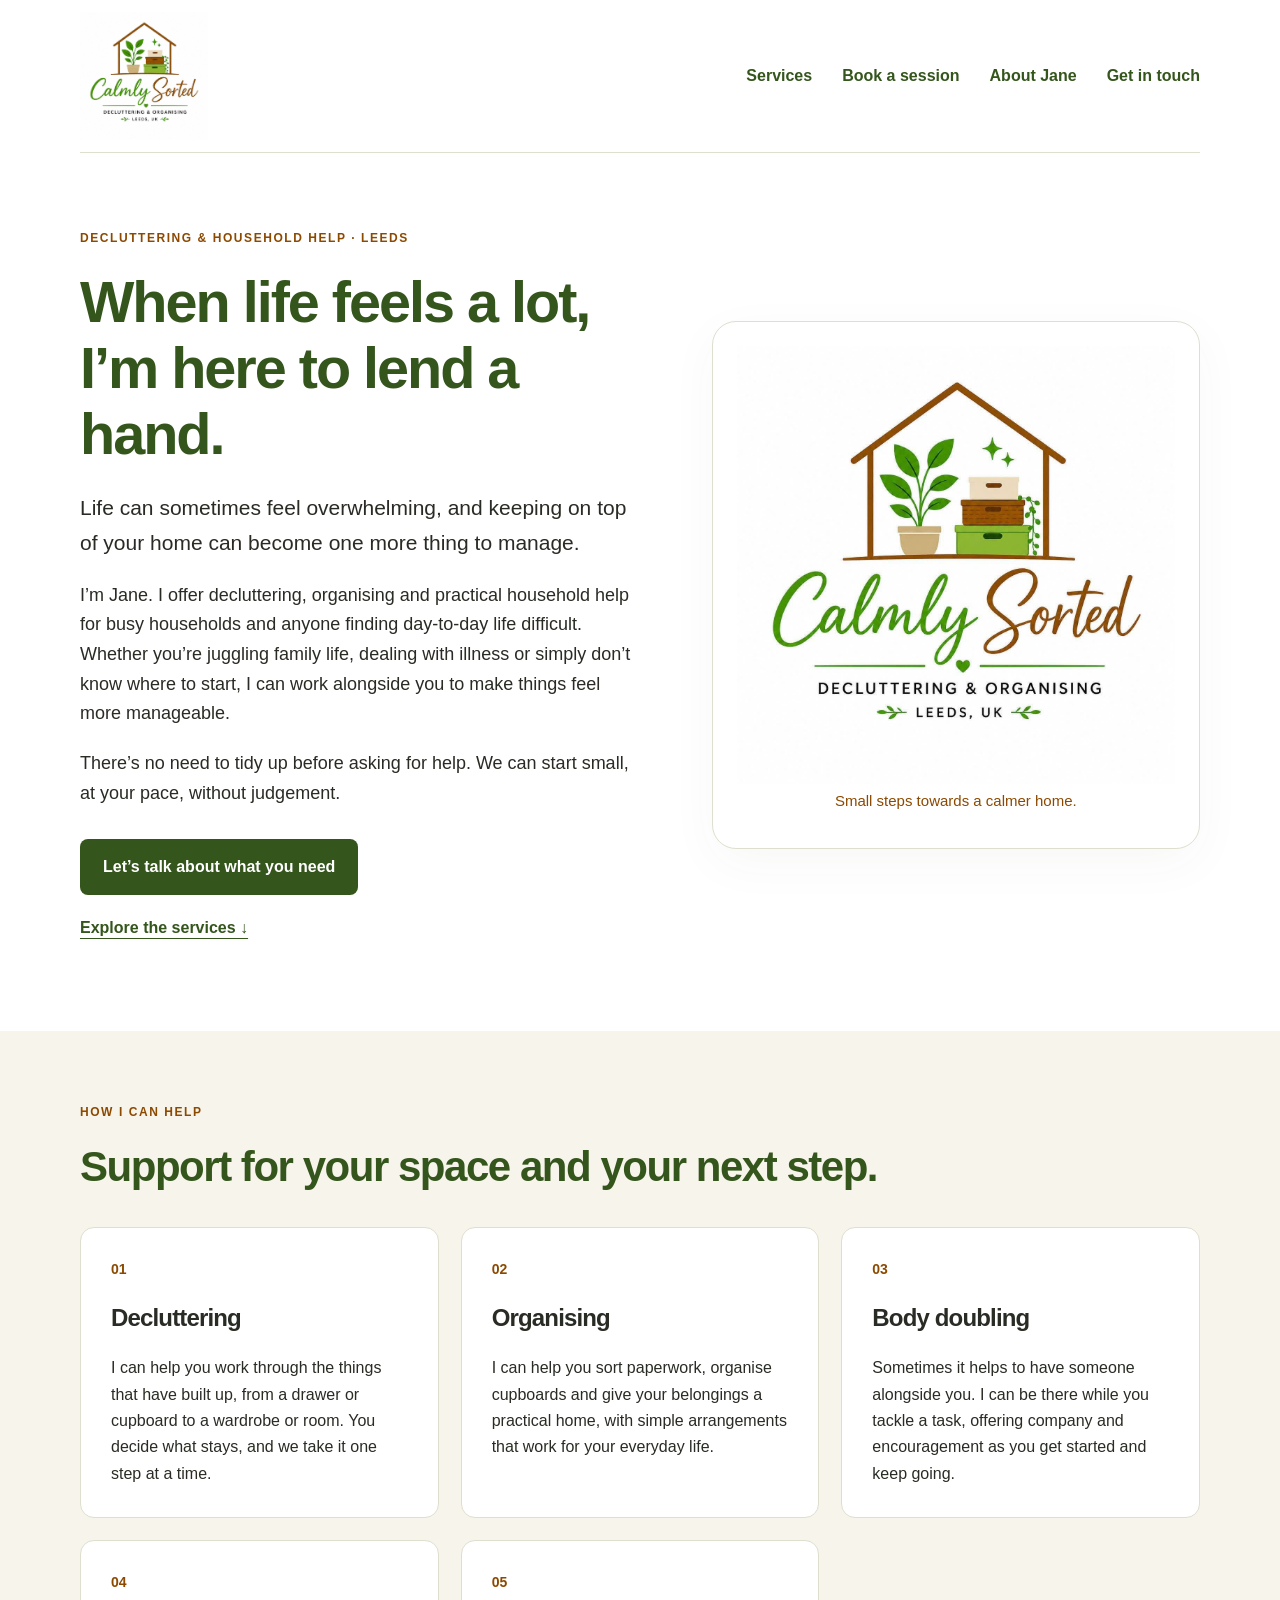
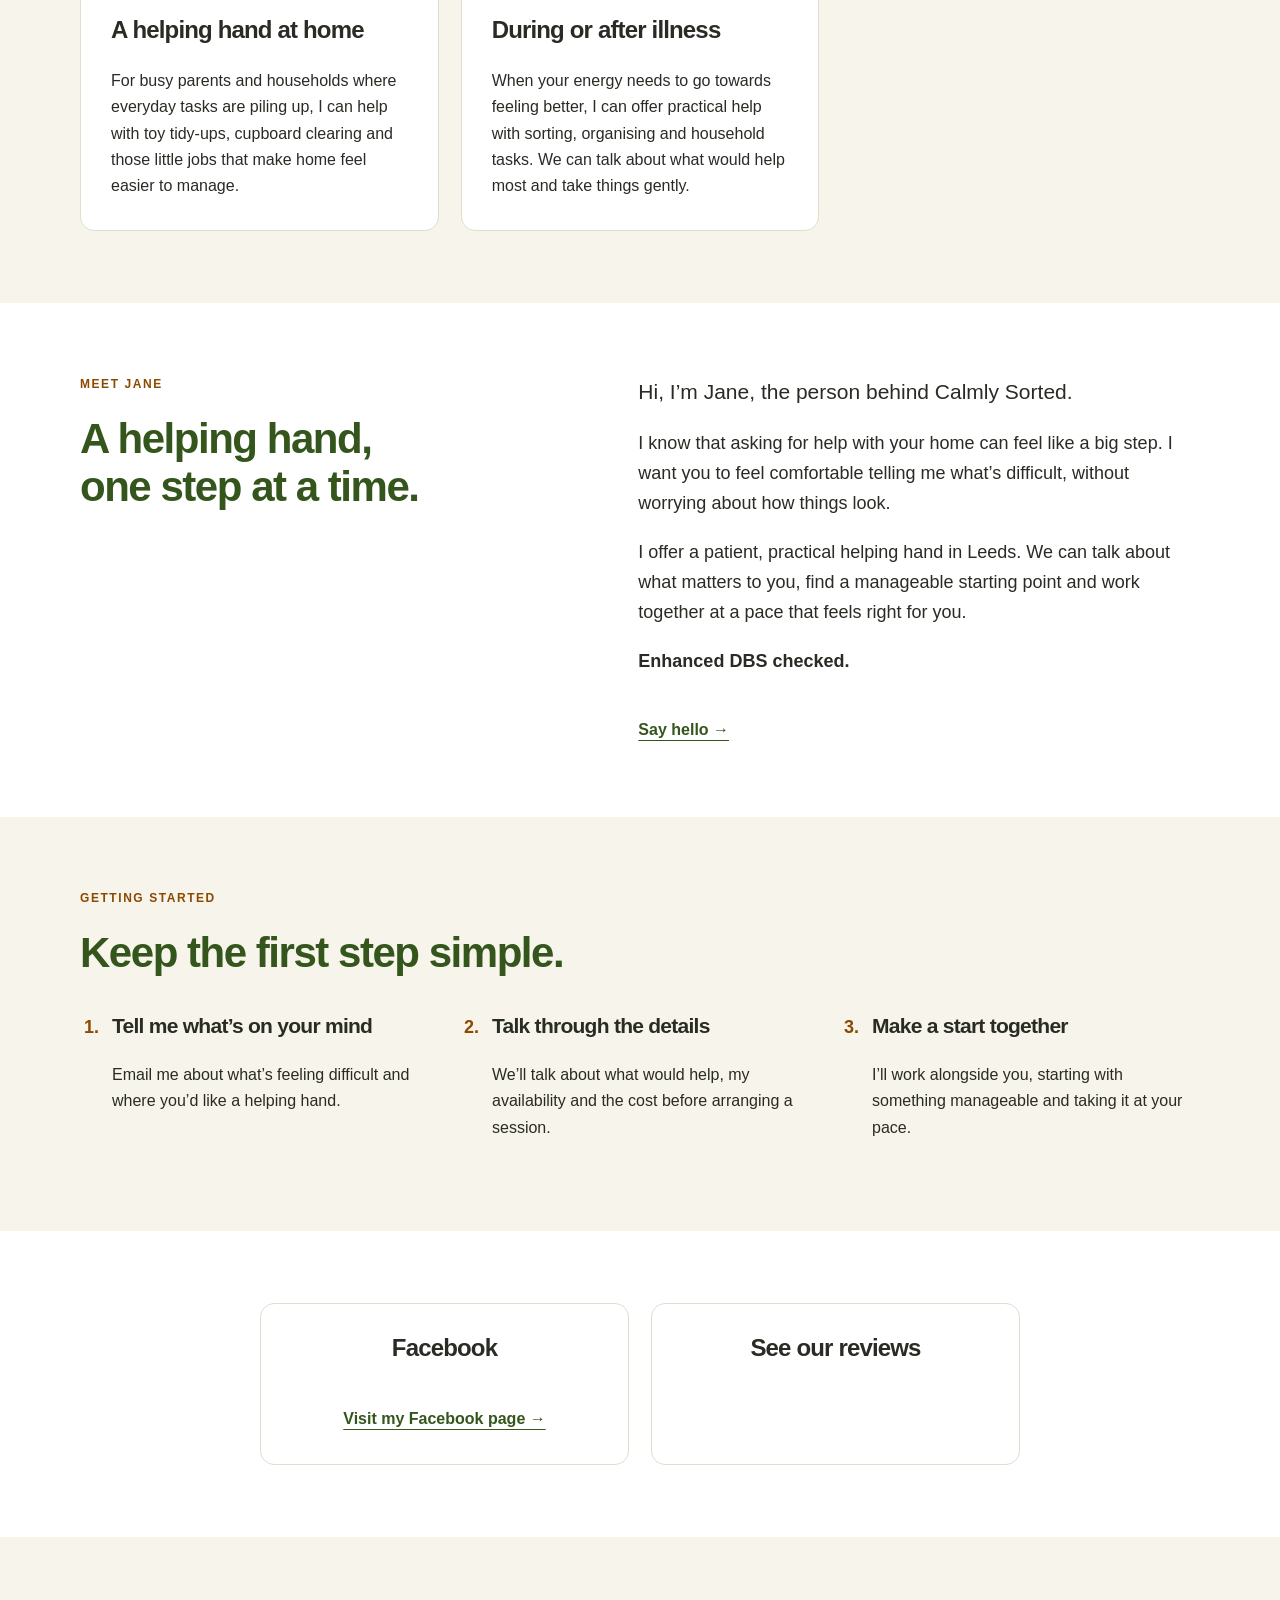
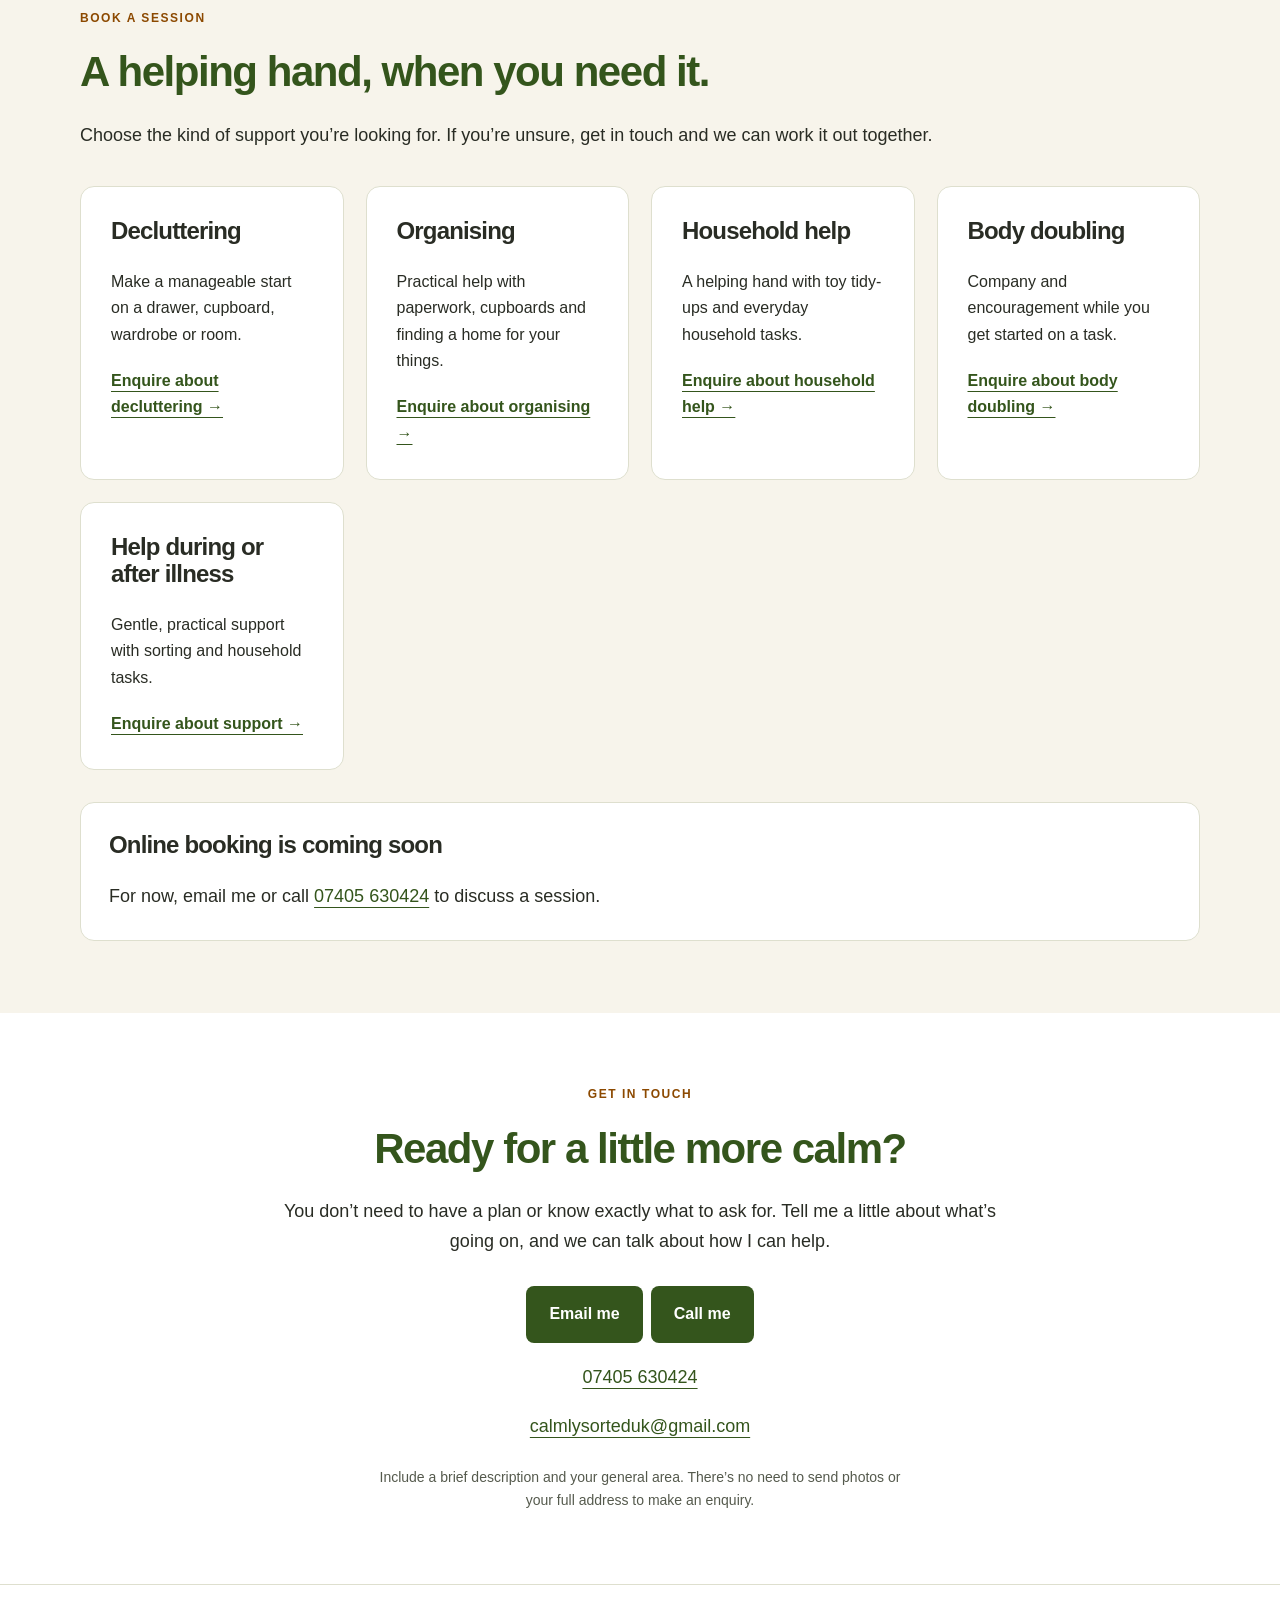
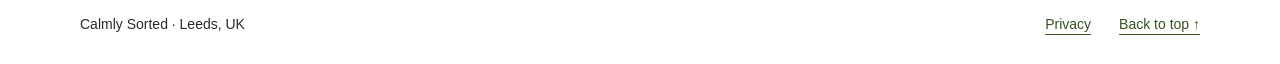
==== commit f381ecc6: "Prepare booking section with service enquiry choices pending calendar activation" ====
--- a/index.html
+++ b/index.html
@@ -11,7 +11,7 @@
   <a class="skip" href="#main">Skip to content</a>
   <header class="wrap header">
     <a class="brand" href="#home" aria-label="Calmly Sorted home"><img src="assets/calmly-sorted-logo.png" alt="Calmly Sorted — decluttering and organising, Leeds UK" width="1254" height="1254"></a>
-    <nav aria-label="Main navigation"><a href="#services">Services</a><a href="#about">About Jane</a><a href="#contact">Get in touch</a></nav>
+    <nav aria-label="Main navigation"><a href="#services">Services</a><a href="#booking">Book a session</a><a href="#about">About Jane</a><a href="#contact">Get in touch</a></nav>
   </header>
   <main id="main">
     <section class="wrap hero" id="home">
@@ -28,6 +28,13 @@
     <section class="wrap section about" id="about"><div><p class="eyebrow">Meet Jane</p><h2>A helping hand,<br>one step at a time.</h2></div><div><p class="lead">Hi, I’m Jane, the person behind Calmly Sorted.</p><p>I know that asking for help with your home can feel like a big step. I want you to feel comfortable telling me what’s difficult, without worrying about how things look.</p><p>I offer a patient, practical helping hand in Leeds. We can talk about what matters to you, find a manageable starting point and work together at a pace that feels right for you.</p><p><strong>Enhanced DBS checked.</strong></p><a class="text-link" href="#contact">Say hello →</a></div></section>
     <section class="tinted"><div class="wrap section"><p class="eyebrow">Getting started</p><h2>Keep the first step simple.</h2><ol class="steps"><li><h3>Tell me what’s on your mind</h3><p>Email me about what’s feeling difficult and where you’d like a helping hand.</p></li><li><h3>Talk through the details</h3><p>We’ll talk about what would help, my availability and the cost before arranging a session.</p></li><li><h3>Make a start together</h3><p>I’ll work alongside you, starting with something manageable and taking it at your pace.</p></li></ol></div></section>
     <section class="wrap section" aria-label="Facebook and reviews"><div class="cards" style="grid-template-columns:repeat(auto-fit,minmax(240px,1fr));max-width:760px;margin:0 auto"><article style="text-align:center"><h3>Facebook</h3><a class="text-link" href="https://www.facebook.com/share/18RFM7nb9M/?mibextid=wwXIfr">Visit my Facebook page →</a></article><article style="text-align:center"><h3 style="margin-bottom:0">See our reviews</h3></article></div></section>
+    <section class="tinted" id="booking"><div class="wrap section"><p class="eyebrow">Book a session</p><h2>A helping hand, when you need it.</h2><p>Choose the kind of support you’re looking for. If you’re unsure, get in touch and we can work it out together.</p><div class="cards" style="grid-template-columns:repeat(auto-fit,minmax(240px,1fr))">
+<article><h3>Decluttering</h3><p>Make a manageable start on a drawer, cupboard, wardrobe or room.</p><a class="text-link" href="mailto:calmlysorteduk@gmail.com?subject=Decluttering%20session%20enquiry">Enquire about decluttering →</a></article>
+<article><h3>Organising</h3><p>Practical help with paperwork, cupboards and finding a home for your things.</p><a class="text-link" href="mailto:calmlysorteduk@gmail.com?subject=Organising%20session%20enquiry">Enquire about organising →</a></article>
+<article><h3>Household help</h3><p>A helping hand with toy tidy-ups and everyday household tasks.</p><a class="text-link" href="mailto:calmlysorteduk@gmail.com?subject=Household%20help%20enquiry">Enquire about household help →</a></article>
+<article><h3>Body doubling</h3><p>Company and encouragement while you get started on a task.</p><a class="text-link" href="mailto:calmlysorteduk@gmail.com?subject=Body%20doubling%20session%20enquiry">Enquire about body doubling →</a></article>
+<article><h3>Help during or after illness</h3><p>Gentle, practical support with sorting and household tasks.</p><a class="text-link" href="mailto:calmlysorteduk@gmail.com?subject=Practical%20support%20enquiry">Enquire about support →</a></article>
+</div><div id="booking-calendar" style="margin-top:32px;background:white;border:1px solid var(--line);border-radius:14px;padding:28px"><h3>Online booking is coming soon</h3><p style="margin-bottom:0">For now, email me or call <a href="tel:+447405630424">07405 630424</a> to discuss a session.</p><!-- Insert the verified Cal.com booking calendar after account activation, service durations and availability are configured. --></div></div></section>
     <section class="wrap section contact" id="contact"><p class="eyebrow">Get in touch</p><h2>Ready for a little more calm?</h2><p>You don’t need to have a plan or know exactly what to ask for. Tell me a little about what’s going on, and we can talk about how I can help.</p><a class="button" href="mailto:calmlysorteduk@gmail.com">Email me</a><a class="button" style="margin-left:8px" href="tel:+447405630424">Call me</a><a class="email" href="tel:+447405630424">07405 630424</a><a class="email" href="mailto:calmlysorteduk@gmail.com">calmlysorteduk@gmail.com</a><p class="small">Include a brief description and your general area. There’s no need to send photos or your full address to make an enquiry.</p></section>
   </main>
   <footer><div class="wrap footer"><p>Calmly Sorted · Leeds, UK</p><a href="privacy.html">Privacy</a><a href="#home">Back to top ↑</a></div></footer>
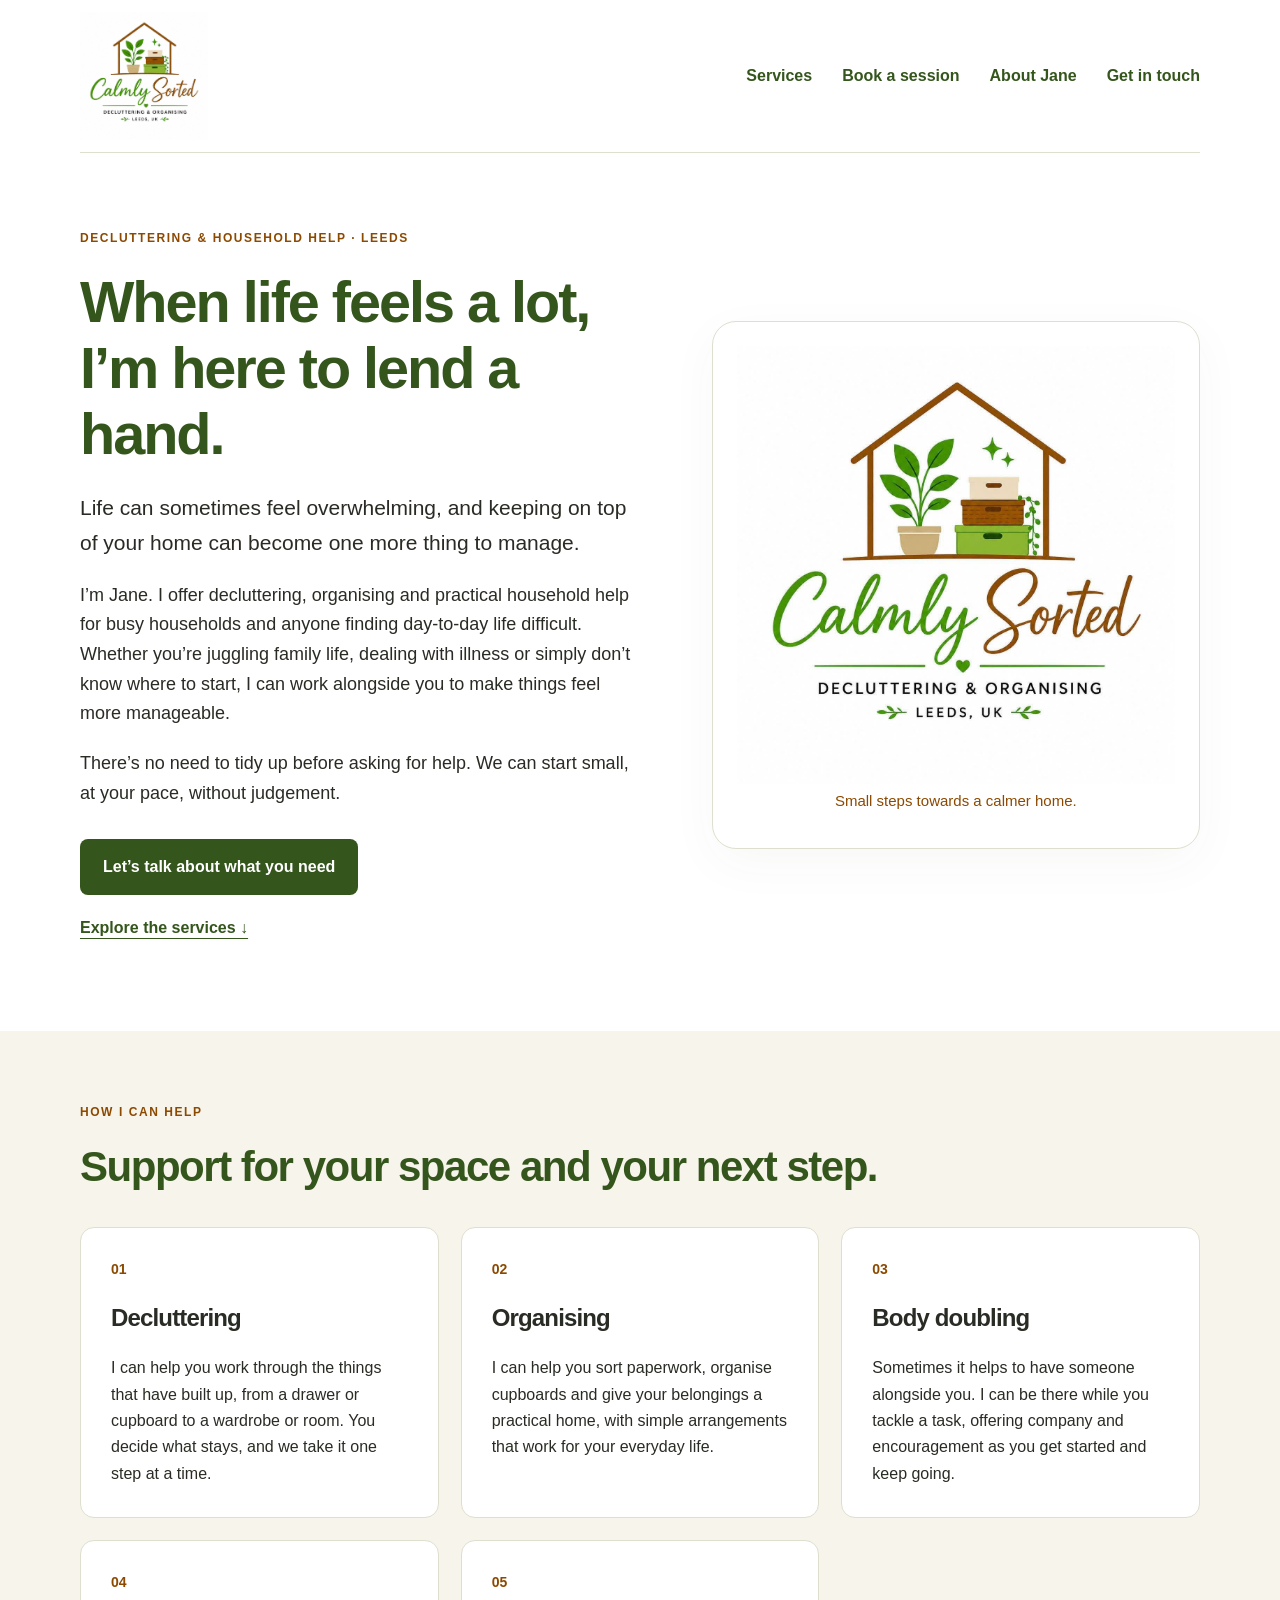
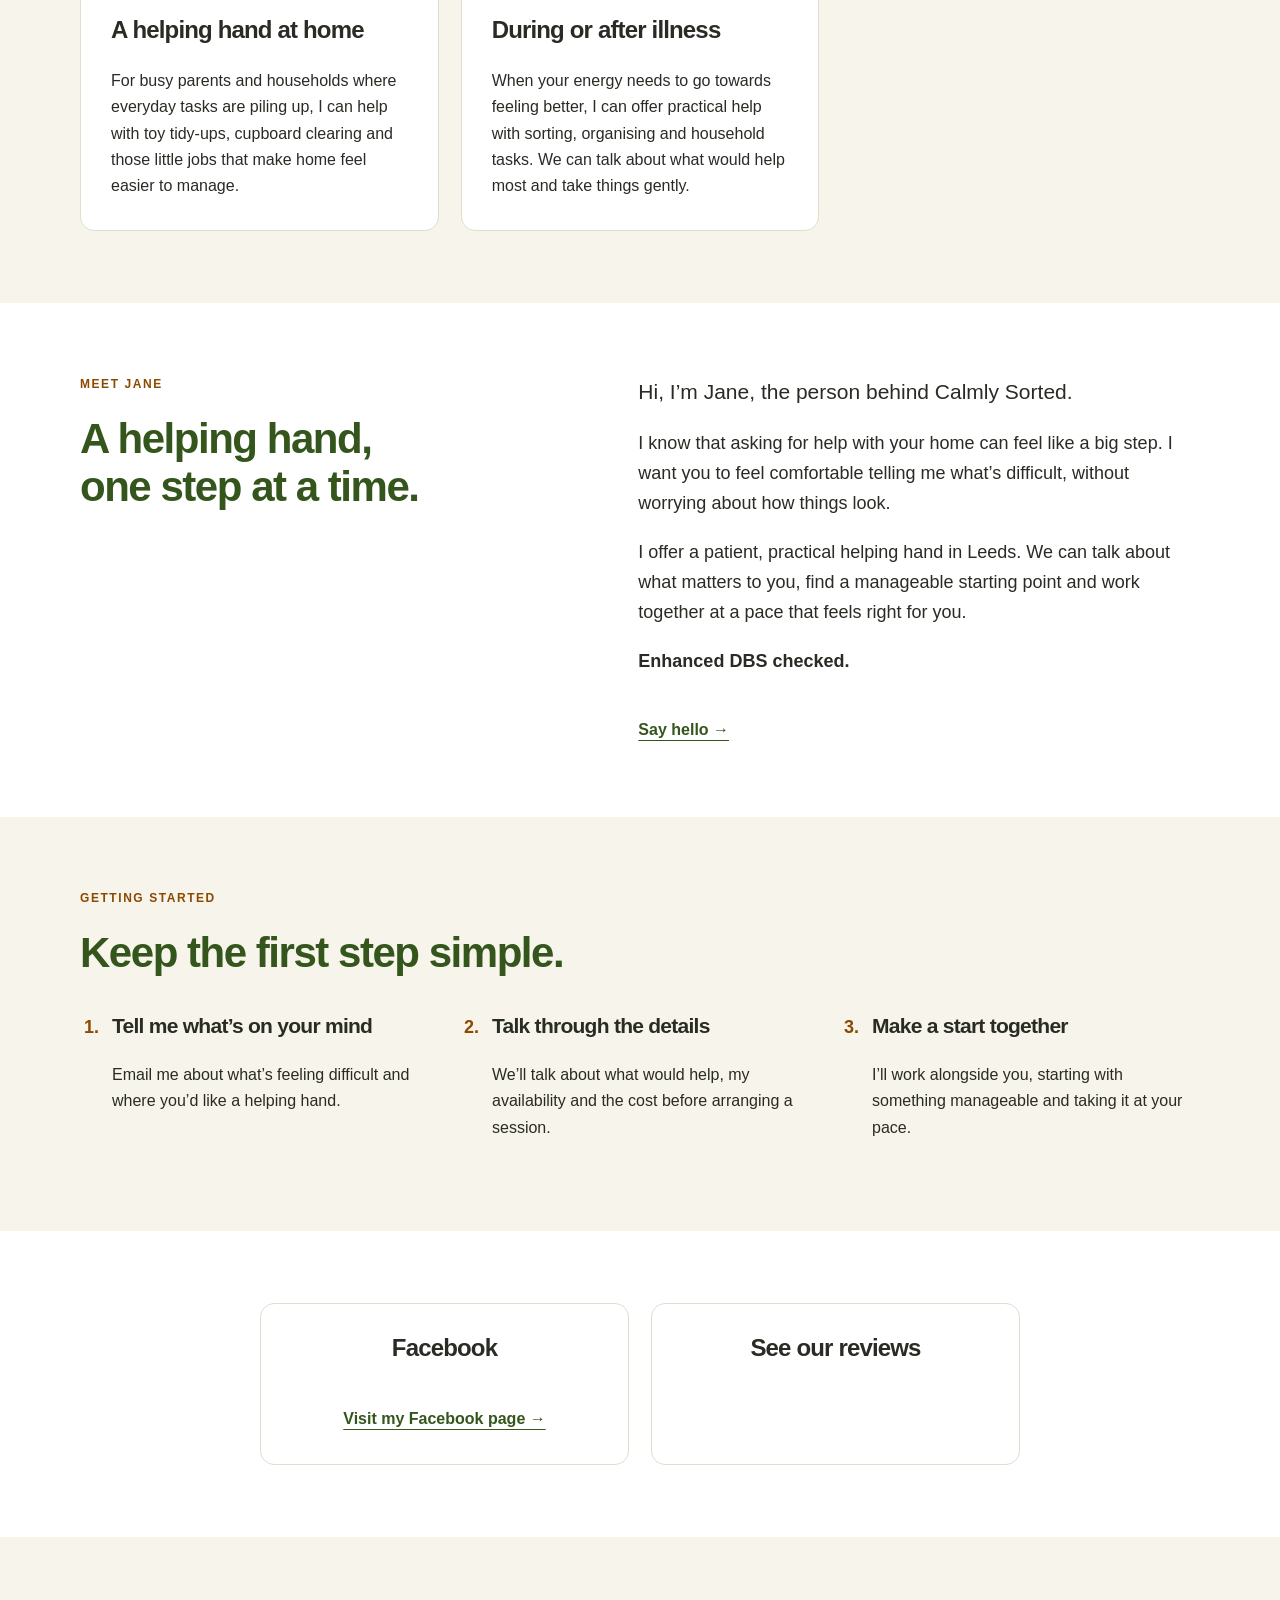
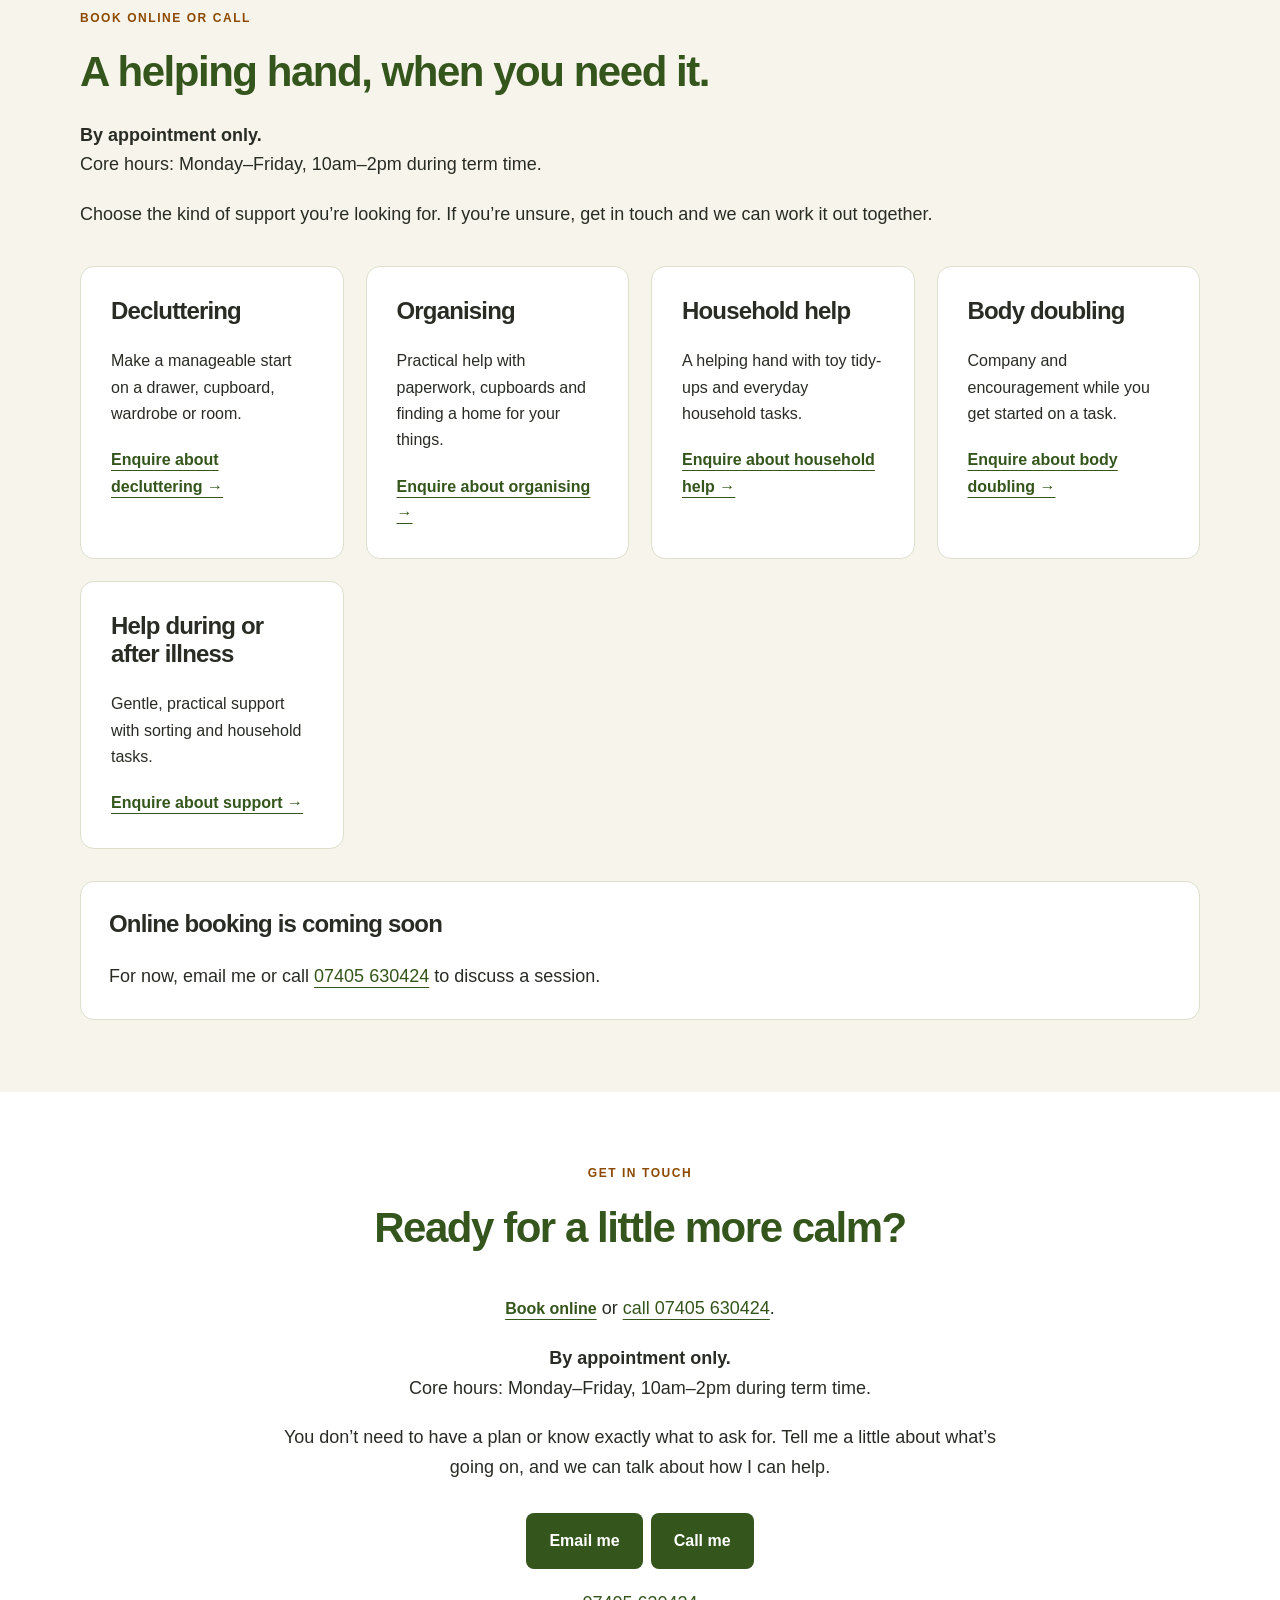
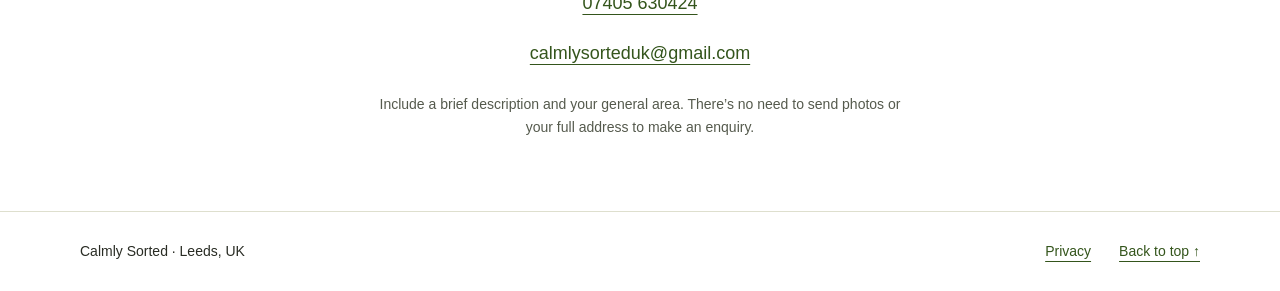
==== commit 448f1e1b: "Add appointment-only term-time core hours and book online or call wording" ====
--- a/index.html
+++ b/index.html
@@ -28,14 +28,14 @@
     <section class="wrap section about" id="about"><div><p class="eyebrow">Meet Jane</p><h2>A helping hand,<br>one step at a time.</h2></div><div><p class="lead">Hi, I’m Jane, the person behind Calmly Sorted.</p><p>I know that asking for help with your home can feel like a big step. I want you to feel comfortable telling me what’s difficult, without worrying about how things look.</p><p>I offer a patient, practical helping hand in Leeds. We can talk about what matters to you, find a manageable starting point and work together at a pace that feels right for you.</p><p><strong>Enhanced DBS checked.</strong></p><a class="text-link" href="#contact">Say hello →</a></div></section>
     <section class="tinted"><div class="wrap section"><p class="eyebrow">Getting started</p><h2>Keep the first step simple.</h2><ol class="steps"><li><h3>Tell me what’s on your mind</h3><p>Email me about what’s feeling difficult and where you’d like a helping hand.</p></li><li><h3>Talk through the details</h3><p>We’ll talk about what would help, my availability and the cost before arranging a session.</p></li><li><h3>Make a start together</h3><p>I’ll work alongside you, starting with something manageable and taking it at your pace.</p></li></ol></div></section>
     <section class="wrap section" aria-label="Facebook and reviews"><div class="cards" style="grid-template-columns:repeat(auto-fit,minmax(240px,1fr));max-width:760px;margin:0 auto"><article style="text-align:center"><h3>Facebook</h3><a class="text-link" href="https://www.facebook.com/share/18RFM7nb9M/?mibextid=wwXIfr">Visit my Facebook page →</a></article><article style="text-align:center"><h3 style="margin-bottom:0">See our reviews</h3></article></div></section>
-    <section class="tinted" id="booking"><div class="wrap section"><p class="eyebrow">Book a session</p><h2>A helping hand, when you need it.</h2><p>Choose the kind of support you’re looking for. If you’re unsure, get in touch and we can work it out together.</p><div class="cards" style="grid-template-columns:repeat(auto-fit,minmax(240px,1fr))">
+    <section class="tinted" id="booking"><div class="wrap section"><p class="eyebrow">Book online or call</p><h2>A helping hand, when you need it.</h2><p><strong>By appointment only.</strong><br>Core hours: Monday–Friday, 10am–2pm during term time.</p><p>Choose the kind of support you’re looking for. If you’re unsure, get in touch and we can work it out together.</p><div class="cards" style="grid-template-columns:repeat(auto-fit,minmax(240px,1fr))">
 <article><h3>Decluttering</h3><p>Make a manageable start on a drawer, cupboard, wardrobe or room.</p><a class="text-link" href="mailto:calmlysorteduk@gmail.com?subject=Decluttering%20session%20enquiry">Enquire about decluttering →</a></article>
 <article><h3>Organising</h3><p>Practical help with paperwork, cupboards and finding a home for your things.</p><a class="text-link" href="mailto:calmlysorteduk@gmail.com?subject=Organising%20session%20enquiry">Enquire about organising →</a></article>
 <article><h3>Household help</h3><p>A helping hand with toy tidy-ups and everyday household tasks.</p><a class="text-link" href="mailto:calmlysorteduk@gmail.com?subject=Household%20help%20enquiry">Enquire about household help →</a></article>
 <article><h3>Body doubling</h3><p>Company and encouragement while you get started on a task.</p><a class="text-link" href="mailto:calmlysorteduk@gmail.com?subject=Body%20doubling%20session%20enquiry">Enquire about body doubling →</a></article>
 <article><h3>Help during or after illness</h3><p>Gentle, practical support with sorting and household tasks.</p><a class="text-link" href="mailto:calmlysorteduk@gmail.com?subject=Practical%20support%20enquiry">Enquire about support →</a></article>
 </div><div id="booking-calendar" style="margin-top:32px;background:white;border:1px solid var(--line);border-radius:14px;padding:28px"><h3>Online booking is coming soon</h3><p style="margin-bottom:0">For now, email me or call <a href="tel:+447405630424">07405 630424</a> to discuss a session.</p><!-- Insert the verified Cal.com booking calendar after account activation, service durations and availability are configured. --></div></div></section>
-    <section class="wrap section contact" id="contact"><p class="eyebrow">Get in touch</p><h2>Ready for a little more calm?</h2><p>You don’t need to have a plan or know exactly what to ask for. Tell me a little about what’s going on, and we can talk about how I can help.</p><a class="button" href="mailto:calmlysorteduk@gmail.com">Email me</a><a class="button" style="margin-left:8px" href="tel:+447405630424">Call me</a><a class="email" href="tel:+447405630424">07405 630424</a><a class="email" href="mailto:calmlysorteduk@gmail.com">calmlysorteduk@gmail.com</a><p class="small">Include a brief description and your general area. There’s no need to send photos or your full address to make an enquiry.</p></section>
+    <section class="wrap section contact" id="contact"><p class="eyebrow">Get in touch</p><h2>Ready for a little more calm?</h2><p><a class="text-link" href="#booking">Book online</a> or <a href="tel:+447405630424">call 07405 630424</a>.</p><p><strong>By appointment only.</strong><br>Core hours: Monday–Friday, 10am–2pm during term time.</p><p>You don’t need to have a plan or know exactly what to ask for. Tell me a little about what’s going on, and we can talk about how I can help.</p><a class="button" href="mailto:calmlysorteduk@gmail.com">Email me</a><a class="button" style="margin-left:8px" href="tel:+447405630424">Call me</a><a class="email" href="tel:+447405630424">07405 630424</a><a class="email" href="mailto:calmlysorteduk@gmail.com">calmlysorteduk@gmail.com</a><p class="small">Include a brief description and your general area. There’s no need to send photos or your full address to make an enquiry.</p></section>
   </main>
   <footer><div class="wrap footer"><p>Calmly Sorted · Leeds, UK</p><a href="privacy.html">Privacy</a><a href="#home">Back to top ↑</a></div></footer>
 </body>
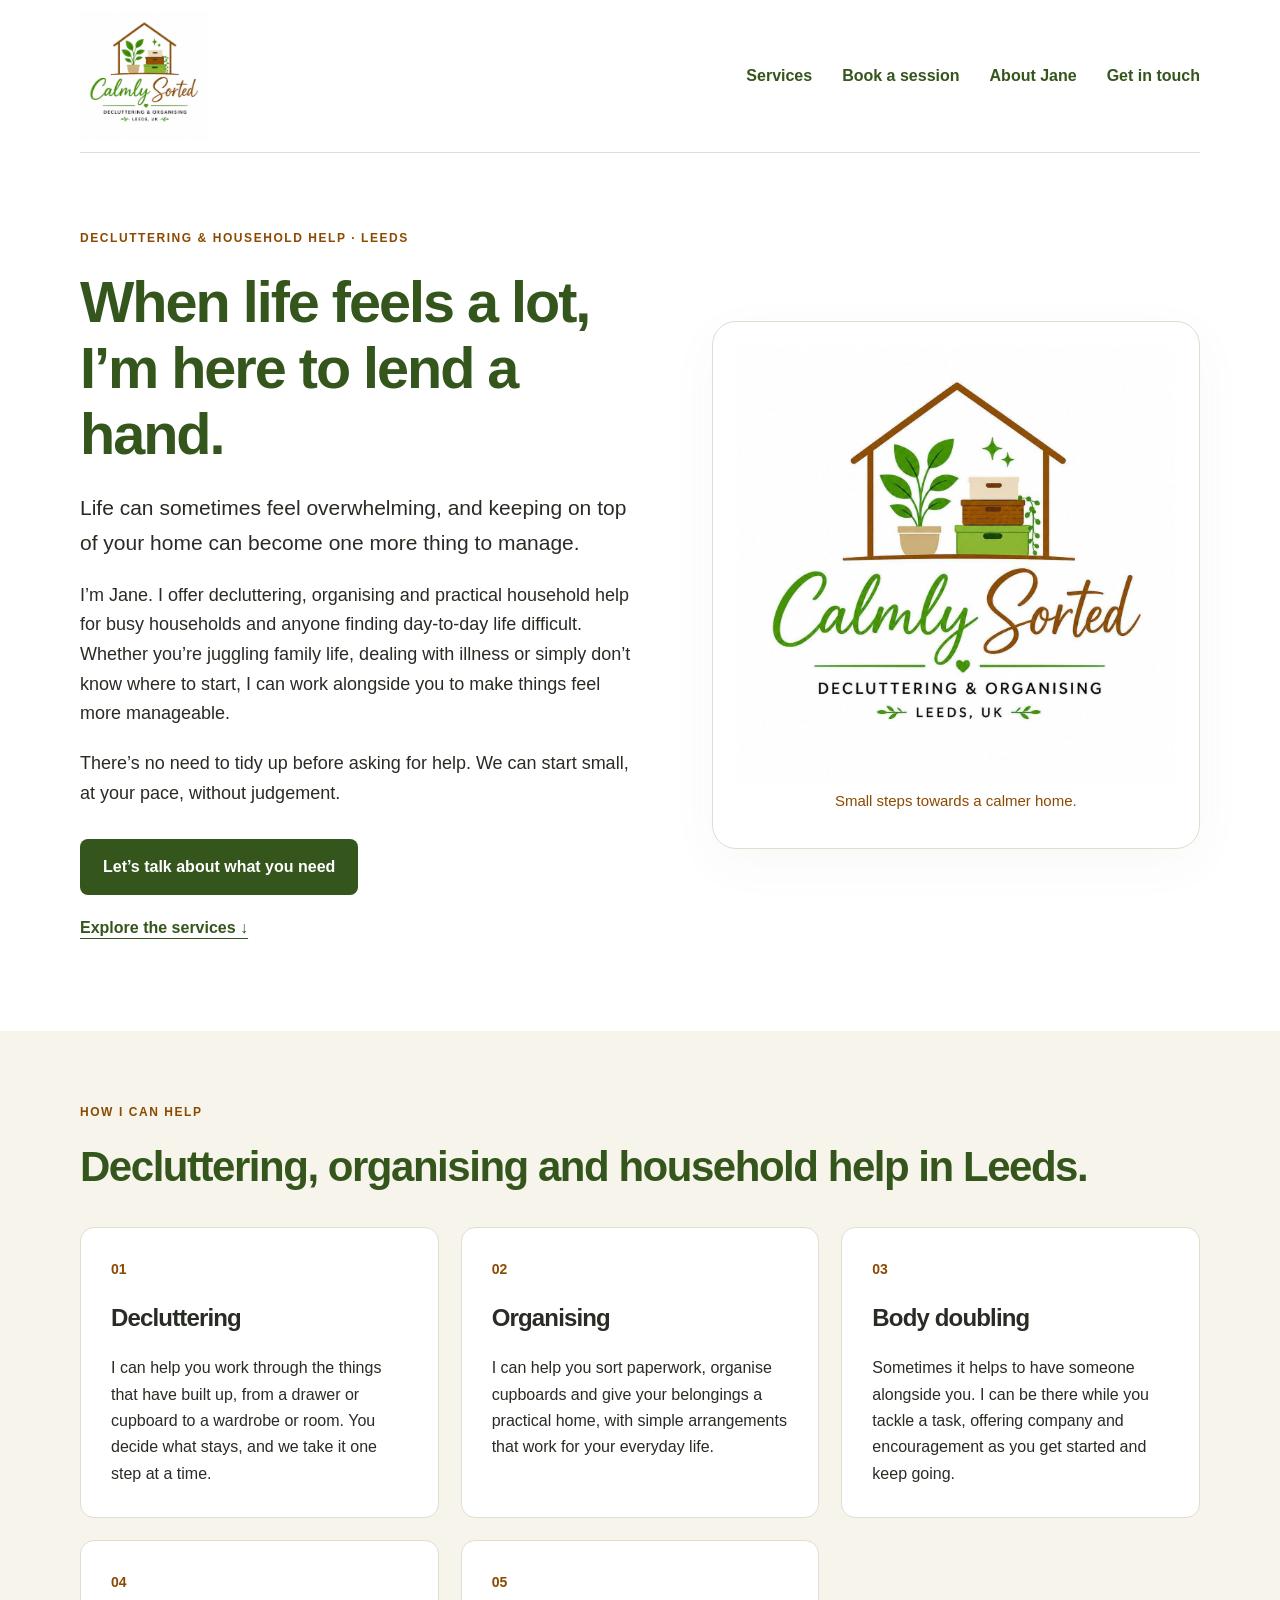
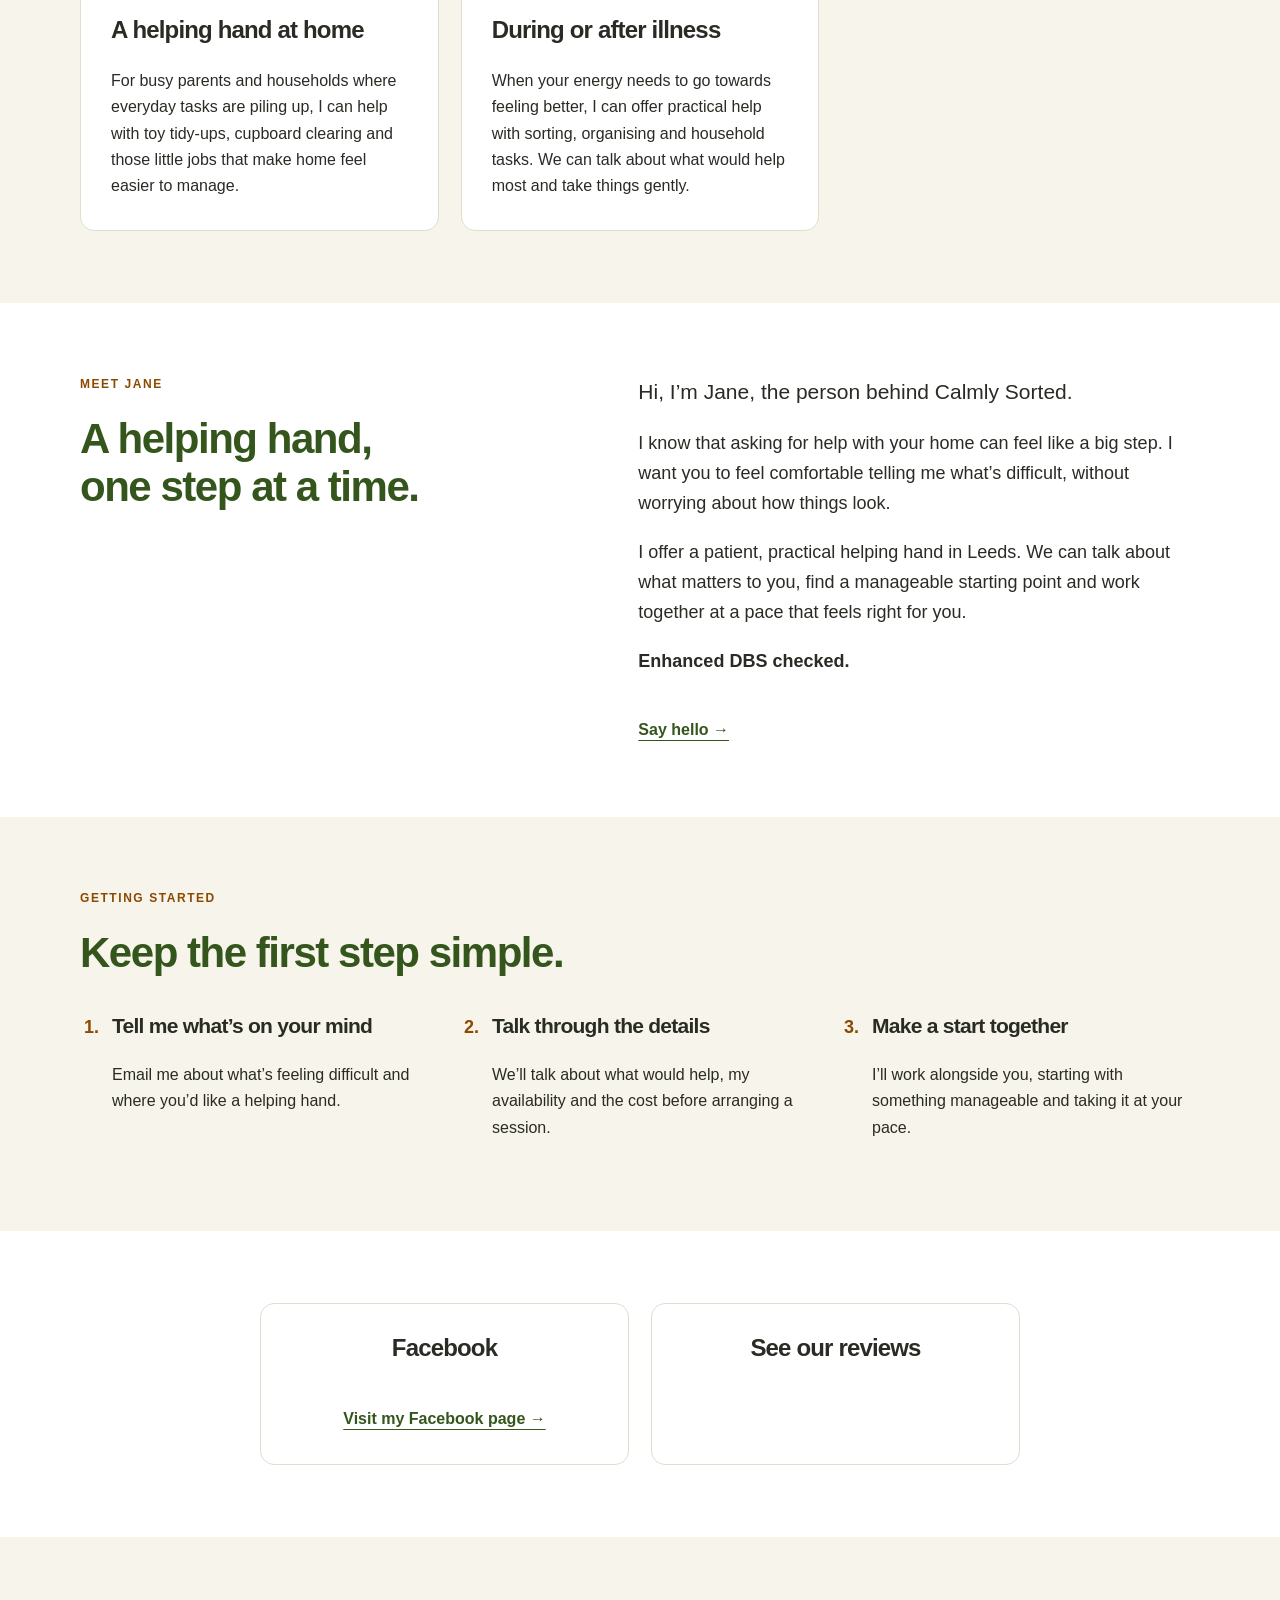
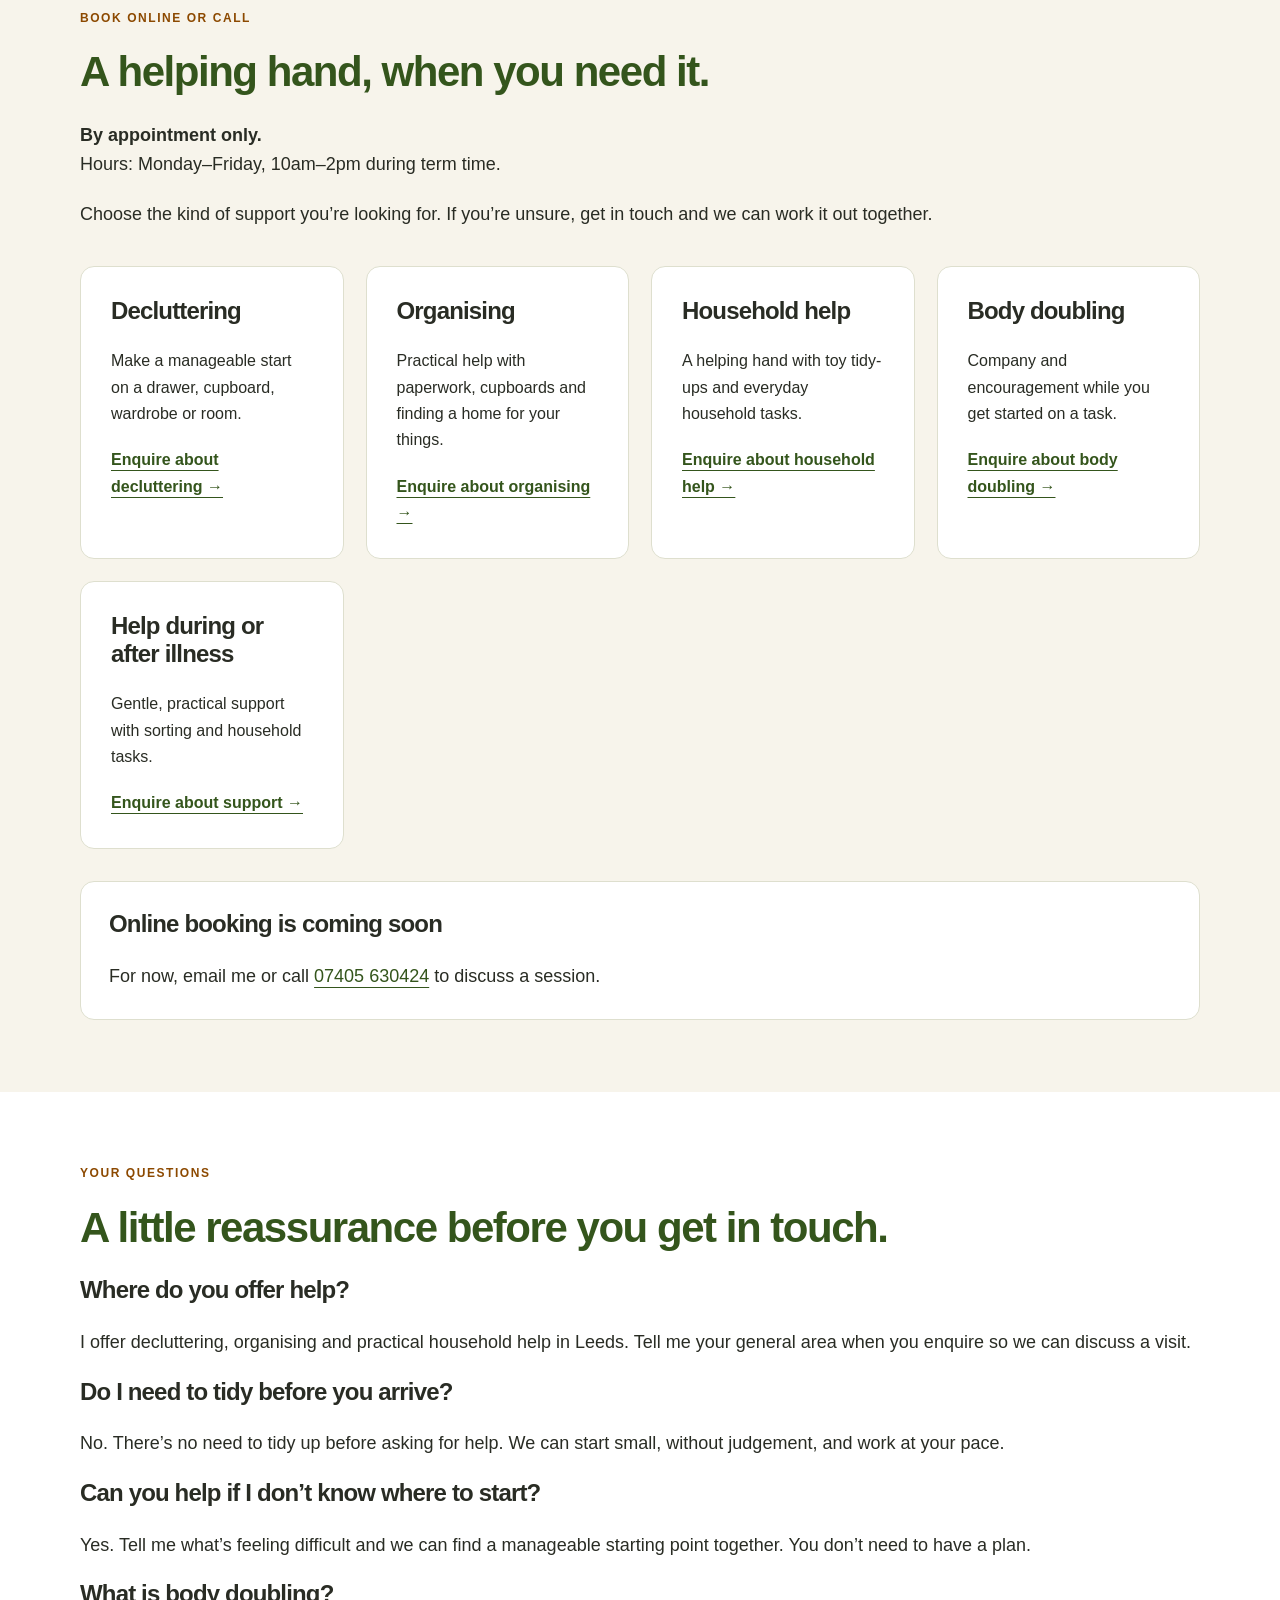
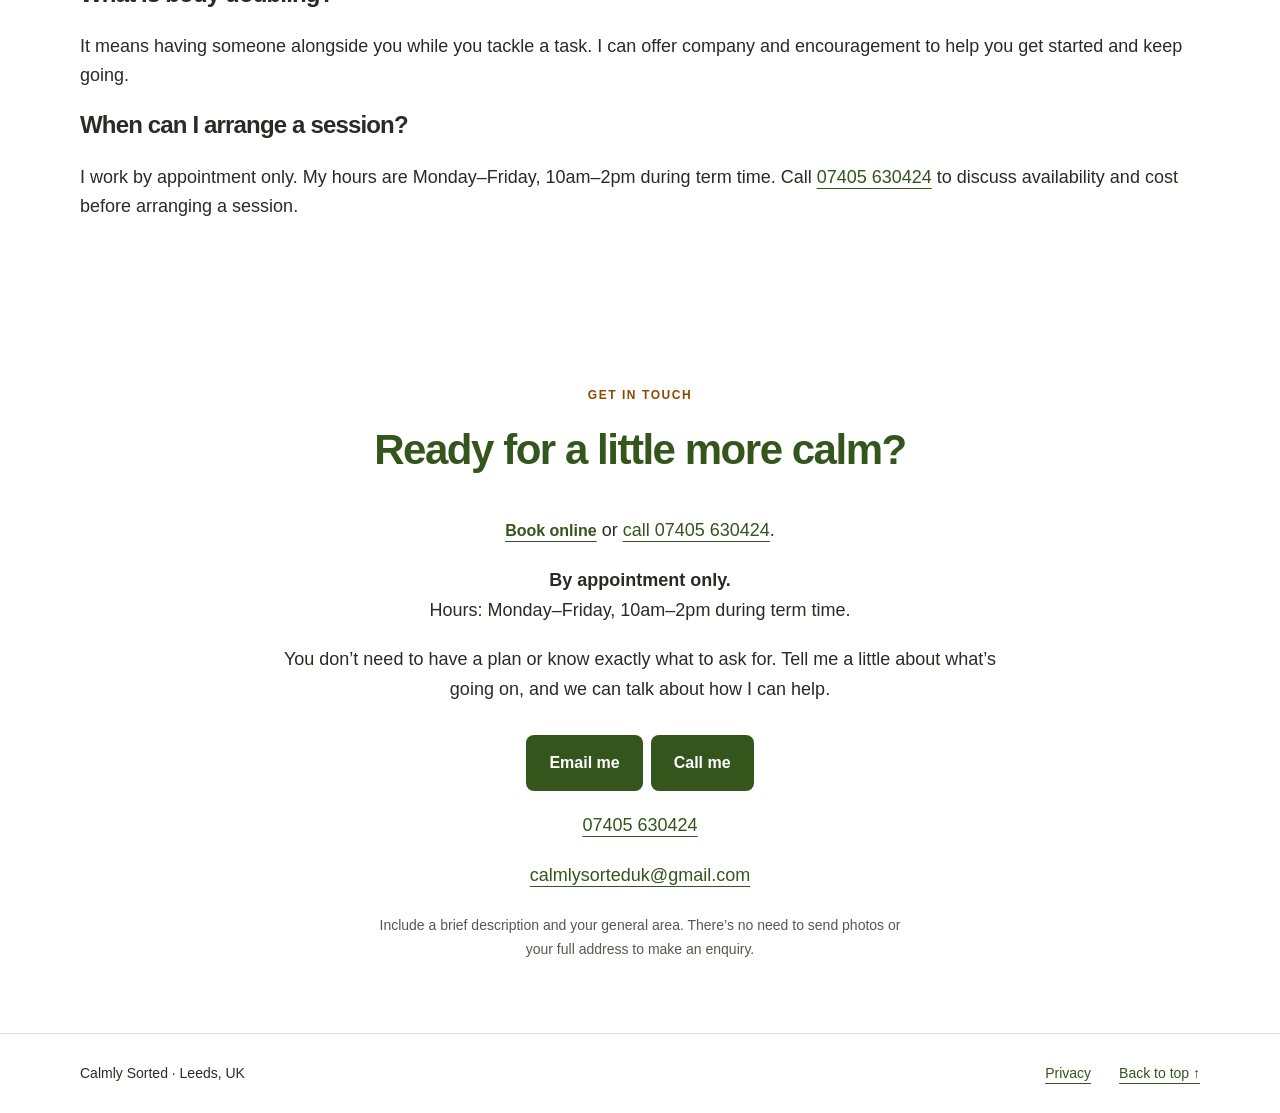
==== commit 5b042b17: "Improve Leeds service SEO, business structured data and FAQs; simplify hours" ====
--- a/index.html
+++ b/index.html
@@ -4,7 +4,79 @@
   <meta charset="utf-8">
   <meta name="viewport" content="width=device-width, initial-scale=1">
   <meta name="description" content="I’m Jane. I offer decluttering, organising and practical household help in Leeds, supporting busy households and people finding day-to-day life difficult.">
-  <title>Calmly Sorted | Decluttering &amp; organising in Leeds</title>
+  <title>Decluttering &amp; Household Help in Leeds | Calmly Sorted</title>
+  <meta name="robots" content="index, follow, max-image-preview:large">
+  <meta name="theme-color" content="#34551c">
+  <meta property="og:type" content="website">
+  <meta property="og:locale" content="en_GB">
+  <meta property="og:site_name" content="Calmly Sorted">
+  <meta property="og:title" content="Calmly Sorted — Decluttering &amp; Household Help in Leeds">
+  <meta property="og:description" content="When life feels a lot, I’m here to lend a hand. Patient decluttering, organising and practical household support with Jane in Leeds.">
+  <meta name="twitter:card" content="summary">
+  <meta name="twitter:title" content="Calmly Sorted — Decluttering &amp; Household Help in Leeds">
+  <meta name="twitter:description" content="Patient, practical help with your home, at your pace. By appointment in Leeds.">
+  <script type="application/ld+json">
+{
+  "@context": "https://schema.org",
+  "@type": "Organization",
+  "name": "Calmly Sorted",
+  "description": "Jane offers decluttering, organising, body doubling and practical household help in Leeds. By appointment only, Monday–Friday, 10am–2pm during term time.",
+  "telephone": "+447405630424",
+  "areaServed": {
+    "@type": "City",
+    "name": "Leeds"
+  },
+  "sameAs": [
+    "https://www.facebook.com/share/18RFM7nb9M/?mibextid=wwXIfr"
+  ],
+  "hasOfferCatalog": {
+    "@type": "OfferCatalog",
+    "name": "Decluttering and household help",
+    "itemListElement": [
+      {
+        "@type": "Offer",
+        "itemOffered": {
+          "@type": "Service",
+          "name": "Decluttering",
+          "areaServed": "Leeds"
+        }
+      },
+      {
+        "@type": "Offer",
+        "itemOffered": {
+          "@type": "Service",
+          "name": "Organising",
+          "areaServed": "Leeds"
+        }
+      },
+      {
+        "@type": "Offer",
+        "itemOffered": {
+          "@type": "Service",
+          "name": "Household help",
+          "areaServed": "Leeds"
+        }
+      },
+      {
+        "@type": "Offer",
+        "itemOffered": {
+          "@type": "Service",
+          "name": "Body doubling",
+          "areaServed": "Leeds"
+        }
+      },
+      {
+        "@type": "Offer",
+        "itemOffered": {
+          "@type": "Service",
+          "name": "Practical support during or after illness",
+          "areaServed": "Leeds"
+        }
+      }
+    ]
+  }
+}
+  </script>
   <link rel="stylesheet" href="styles.css">
 </head>
 <body>
@@ -18,7 +90,7 @@
       <div><p class="eyebrow">Decluttering &amp; household help · Leeds</p><h1>When life feels a lot,<br>I’m here to lend a hand.</h1><p class="lead">Life can sometimes feel overwhelming, and keeping on top of your home can become one more thing to manage.</p><p>I’m Jane. I offer decluttering, organising and practical household help for busy households and anyone finding day-to-day life difficult. Whether you’re juggling family life, dealing with illness or simply don’t know where to start, I can work alongside you to make things feel more manageable.</p><p>There’s no need to tidy up before asking for help. We can start small, at your pace, without judgement.</p><a class="button" href="#contact">Let’s talk about what you need</a><a class="text-link" href="#services">Explore the services ↓</a></div>
       <div class="logo-card"><img src="assets/calmly-sorted-logo.png" alt="" width="1254" height="1254"><p>Small steps towards a calmer home.</p></div>
     </section>
-    <section class="tinted" id="services"><div class="wrap section"><p class="eyebrow">How I can help</p><h2>Support for your space and your next step.</h2><div class="cards">
+    <section class="tinted" id="services"><div class="wrap section"><p class="eyebrow">How I can help</p><h2>Decluttering, organising and household help in Leeds.</h2><div class="cards">
       <article><span class="number" aria-hidden="true">01</span><h3>Decluttering</h3><p>I can help you work through the things that have built up, from a drawer or cupboard to a wardrobe or room. You decide what stays, and we take it one step at a time.</p></article>
       <article><span class="number" aria-hidden="true">02</span><h3>Organising</h3><p>I can help you sort paperwork, organise cupboards and give your belongings a practical home, with simple arrangements that work for your everyday life.</p></article>
       <article><span class="number" aria-hidden="true">03</span><h3>Body doubling</h3><p>Sometimes it helps to have someone alongside you. I can be there while you tackle a task, offering company and encouragement as you get started and keep going.</p></article>
@@ -28,14 +100,21 @@
     <section class="wrap section about" id="about"><div><p class="eyebrow">Meet Jane</p><h2>A helping hand,<br>one step at a time.</h2></div><div><p class="lead">Hi, I’m Jane, the person behind Calmly Sorted.</p><p>I know that asking for help with your home can feel like a big step. I want you to feel comfortable telling me what’s difficult, without worrying about how things look.</p><p>I offer a patient, practical helping hand in Leeds. We can talk about what matters to you, find a manageable starting point and work together at a pace that feels right for you.</p><p><strong>Enhanced DBS checked.</strong></p><a class="text-link" href="#contact">Say hello →</a></div></section>
     <section class="tinted"><div class="wrap section"><p class="eyebrow">Getting started</p><h2>Keep the first step simple.</h2><ol class="steps"><li><h3>Tell me what’s on your mind</h3><p>Email me about what’s feeling difficult and where you’d like a helping hand.</p></li><li><h3>Talk through the details</h3><p>We’ll talk about what would help, my availability and the cost before arranging a session.</p></li><li><h3>Make a start together</h3><p>I’ll work alongside you, starting with something manageable and taking it at your pace.</p></li></ol></div></section>
     <section class="wrap section" aria-label="Facebook and reviews"><div class="cards" style="grid-template-columns:repeat(auto-fit,minmax(240px,1fr));max-width:760px;margin:0 auto"><article style="text-align:center"><h3>Facebook</h3><a class="text-link" href="https://www.facebook.com/share/18RFM7nb9M/?mibextid=wwXIfr">Visit my Facebook page →</a></article><article style="text-align:center"><h3 style="margin-bottom:0">See our reviews</h3></article></div></section>
-    <section class="tinted" id="booking"><div class="wrap section"><p class="eyebrow">Book online or call</p><h2>A helping hand, when you need it.</h2><p><strong>By appointment only.</strong><br>Core hours: Monday–Friday, 10am–2pm during term time.</p><p>Choose the kind of support you’re looking for. If you’re unsure, get in touch and we can work it out together.</p><div class="cards" style="grid-template-columns:repeat(auto-fit,minmax(240px,1fr))">
+    <section class="tinted" id="booking"><div class="wrap section"><p class="eyebrow">Book online or call</p><h2>A helping hand, when you need it.</h2><p><strong>By appointment only.</strong><br>Hours: Monday–Friday, 10am–2pm during term time.</p><p>Choose the kind of support you’re looking for. If you’re unsure, get in touch and we can work it out together.</p><div class="cards" style="grid-template-columns:repeat(auto-fit,minmax(240px,1fr))">
 <article><h3>Decluttering</h3><p>Make a manageable start on a drawer, cupboard, wardrobe or room.</p><a class="text-link" href="mailto:calmlysorteduk@gmail.com?subject=Decluttering%20session%20enquiry">Enquire about decluttering →</a></article>
 <article><h3>Organising</h3><p>Practical help with paperwork, cupboards and finding a home for your things.</p><a class="text-link" href="mailto:calmlysorteduk@gmail.com?subject=Organising%20session%20enquiry">Enquire about organising →</a></article>
 <article><h3>Household help</h3><p>A helping hand with toy tidy-ups and everyday household tasks.</p><a class="text-link" href="mailto:calmlysorteduk@gmail.com?subject=Household%20help%20enquiry">Enquire about household help →</a></article>
 <article><h3>Body doubling</h3><p>Company and encouragement while you get started on a task.</p><a class="text-link" href="mailto:calmlysorteduk@gmail.com?subject=Body%20doubling%20session%20enquiry">Enquire about body doubling →</a></article>
 <article><h3>Help during or after illness</h3><p>Gentle, practical support with sorting and household tasks.</p><a class="text-link" href="mailto:calmlysorteduk@gmail.com?subject=Practical%20support%20enquiry">Enquire about support →</a></article>
 </div><div id="booking-calendar" style="margin-top:32px;background:white;border:1px solid var(--line);border-radius:14px;padding:28px"><h3>Online booking is coming soon</h3><p style="margin-bottom:0">For now, email me or call <a href="tel:+447405630424">07405 630424</a> to discuss a session.</p><!-- Insert the verified Cal.com booking calendar after account activation, service durations and availability are configured. --></div></div></section>
-    <section class="wrap section contact" id="contact"><p class="eyebrow">Get in touch</p><h2>Ready for a little more calm?</h2><p><a class="text-link" href="#booking">Book online</a> or <a href="tel:+447405630424">call 07405 630424</a>.</p><p><strong>By appointment only.</strong><br>Core hours: Monday–Friday, 10am–2pm during term time.</p><p>You don’t need to have a plan or know exactly what to ask for. Tell me a little about what’s going on, and we can talk about how I can help.</p><a class="button" href="mailto:calmlysorteduk@gmail.com">Email me</a><a class="button" style="margin-left:8px" href="tel:+447405630424">Call me</a><a class="email" href="tel:+447405630424">07405 630424</a><a class="email" href="mailto:calmlysorteduk@gmail.com">calmlysorteduk@gmail.com</a><p class="small">Include a brief description and your general area. There’s no need to send photos or your full address to make an enquiry.</p></section>
+    <section class="wrap section" id="questions" aria-labelledby="questions-title"><p class="eyebrow">Your questions</p><h2 id="questions-title">A little reassurance before you get in touch.</h2>
+      <h3>Where do you offer help?</h3><p>I offer decluttering, organising and practical household help in Leeds. Tell me your general area when you enquire so we can discuss a visit.</p>
+      <h3>Do I need to tidy before you arrive?</h3><p>No. There’s no need to tidy up before asking for help. We can start small, without judgement, and work at your pace.</p>
+      <h3>Can you help if I don’t know where to start?</h3><p>Yes. Tell me what’s feeling difficult and we can find a manageable starting point together. You don’t need to have a plan.</p>
+      <h3>What is body doubling?</h3><p>It means having someone alongside you while you tackle a task. I can offer company and encouragement to help you get started and keep going.</p>
+      <h3>When can I arrange a session?</h3><p>I work by appointment only. My hours are Monday–Friday, 10am–2pm during term time. Call <a href="tel:+447405630424">07405 630424</a> to discuss availability and cost before arranging a session.</p>
+    </section>
+    <section class="wrap section contact" id="contact"><p class="eyebrow">Get in touch</p><h2>Ready for a little more calm?</h2><p><a class="text-link" href="#booking">Book online</a> or <a href="tel:+447405630424">call 07405 630424</a>.</p><p><strong>By appointment only.</strong><br>Hours: Monday–Friday, 10am–2pm during term time.</p><p>You don’t need to have a plan or know exactly what to ask for. Tell me a little about what’s going on, and we can talk about how I can help.</p><a class="button" href="mailto:calmlysorteduk@gmail.com">Email me</a><a class="button" style="margin-left:8px" href="tel:+447405630424">Call me</a><a class="email" href="tel:+447405630424">07405 630424</a><a class="email" href="mailto:calmlysorteduk@gmail.com">calmlysorteduk@gmail.com</a><p class="small">Include a brief description and your general area. There’s no need to send photos or your full address to make an enquiry.</p></section>
   </main>
   <footer><div class="wrap footer"><p>Calmly Sorted · Leeds, UK</p><a href="privacy.html">Privacy</a><a href="#home">Back to top ↑</a></div></footer>
 </body>
